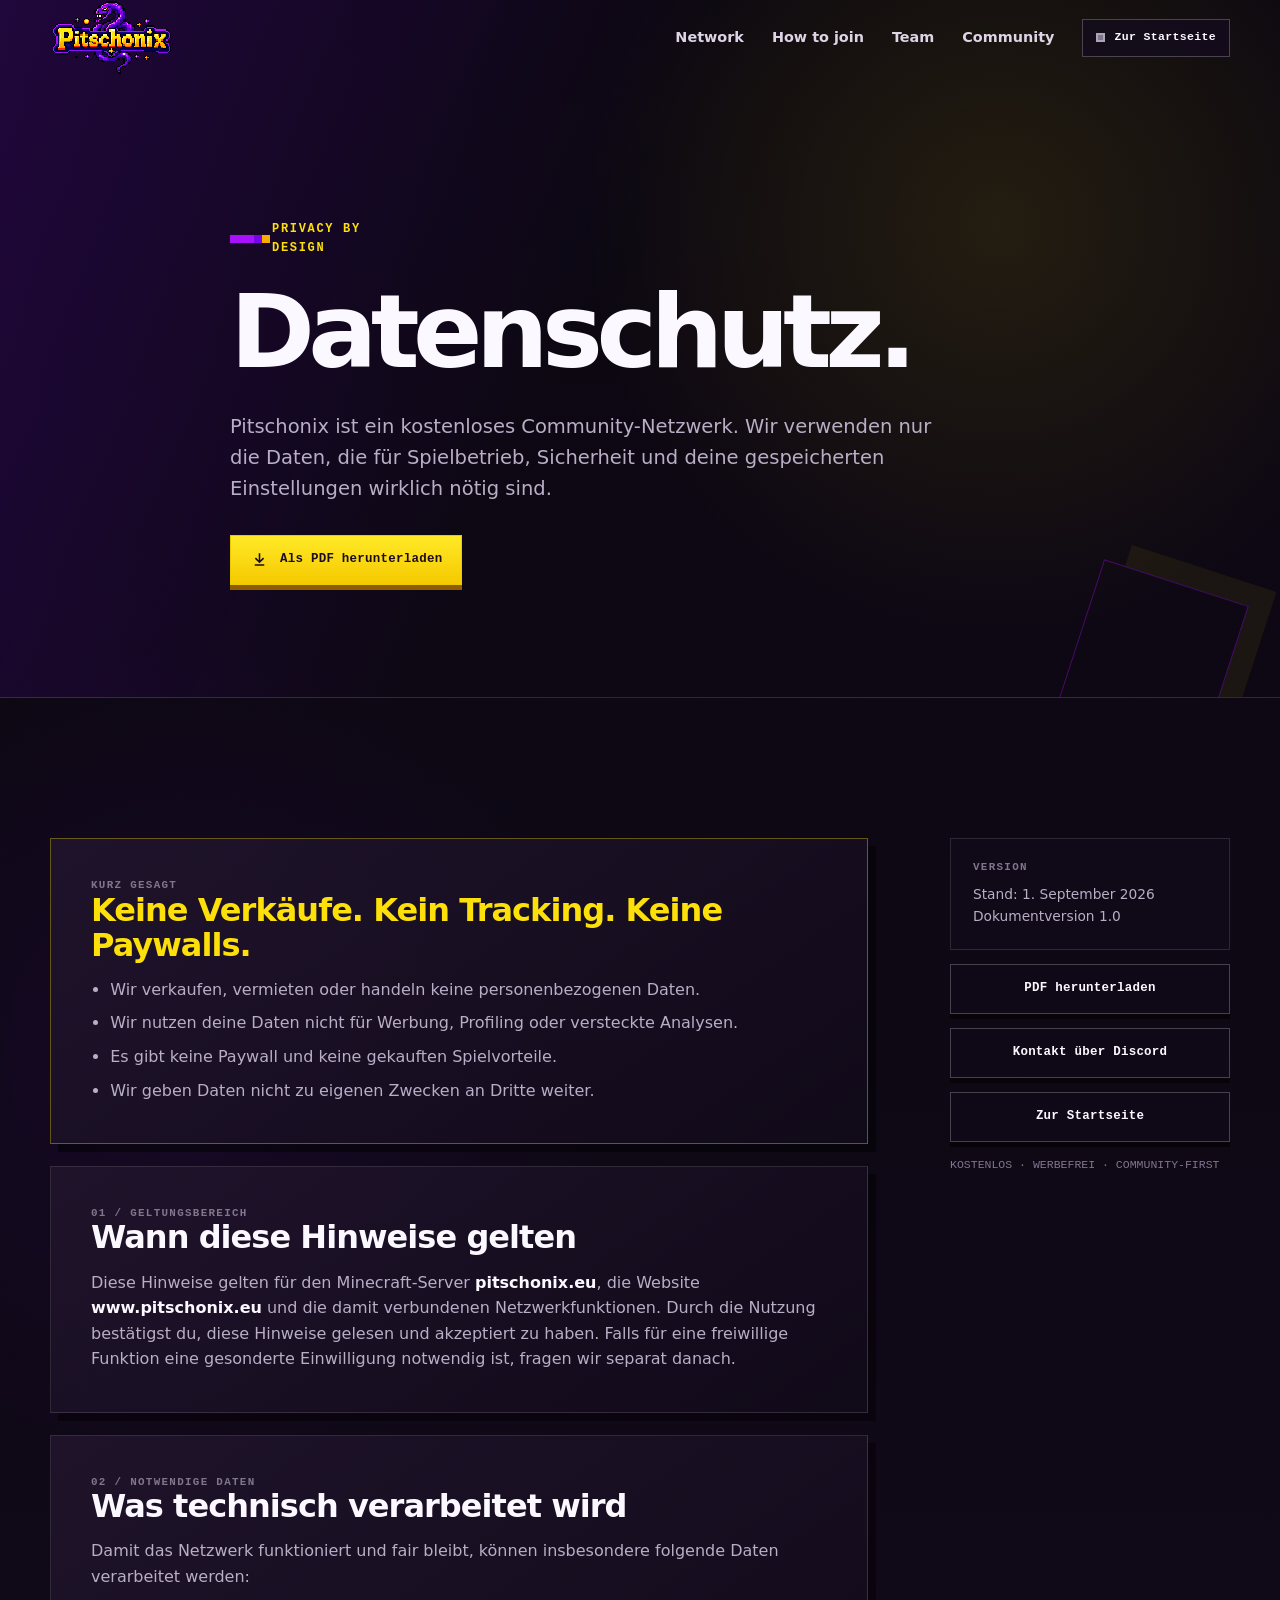
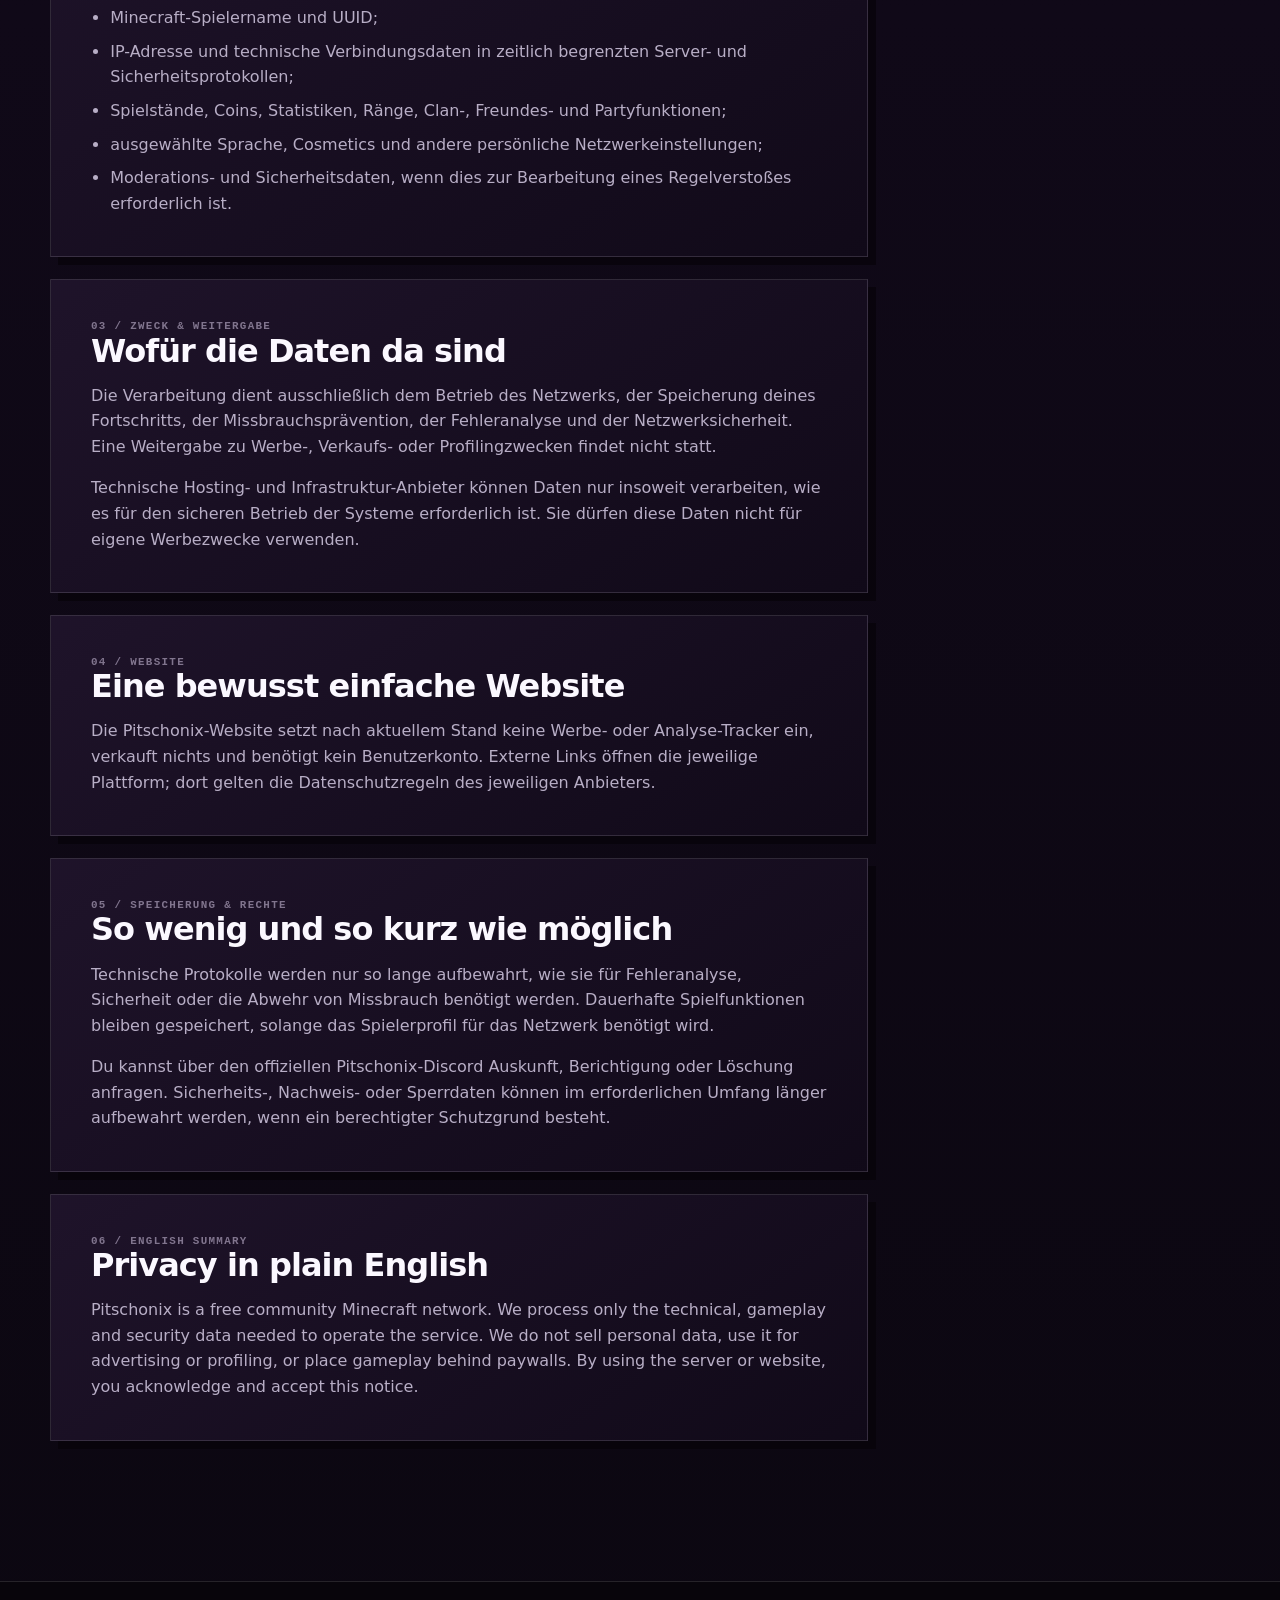
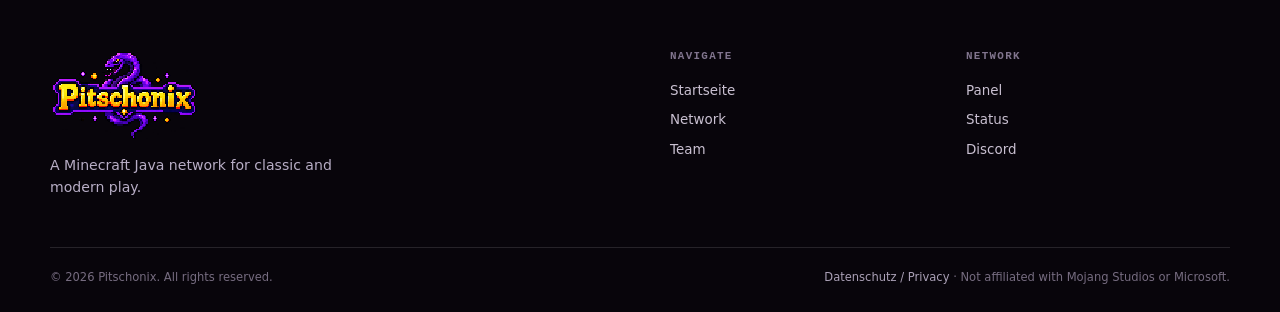
==== privacy.html @ 29e304ad "Add styled privacy page and downloadable policy" ====
<!doctype html>
<html lang="de">
<head>
  <meta charset="utf-8">
  <meta name="viewport" content="width=device-width, initial-scale=1">
  <meta name="theme-color" content="#12091e">
  <meta name="color-scheme" content="dark">
  <meta name="description" content="Datenschutz- und Privatsphäre-Hinweise des Pitschonix Minecraft-Netzwerks.">
  <meta property="og:type" content="website">
  <meta property="og:title" content="Datenschutz — Pitschonix">
  <meta property="og:description" content="Wie Pitschonix mit notwendigen Netzwerk- und Spieldaten umgeht.">
  <meta property="og:image" content="https://www.pitschonix.eu/assets/img/og-image.jpg">
  <meta property="og:url" content="https://www.pitschonix.eu/privacy.html">
  <title>Datenschutz / Privacy — Pitschonix</title>
  <link rel="canonical" href="https://www.pitschonix.eu/privacy.html">
  <link rel="icon" type="image/png" sizes="32x32" href="assets/img/favicon-32.png">
  <link rel="icon" type="image/png" sizes="64x64" href="assets/img/favicon-64.png">
  <link rel="apple-touch-icon" href="assets/img/apple-touch-icon.png">
  <link rel="manifest" href="site.webmanifest">
  <link rel="stylesheet" href="assets/css/style.css">
  <script>document.documentElement.classList.add('js');</script>
</head>
<body>
  <a class="skip-link" href="#main-content">Zum Inhalt</a>
  <div class="page-grid" aria-hidden="true"></div>

  <header class="site-header" data-header>
    <nav class="nav shell" aria-label="Hauptnavigation">
      <a class="brand" href="index.html" aria-label="Pitschonix Startseite">
        <img src="assets/img/logo-wide.png" width="196" height="118" alt="Pitschonix">
      </a>
      <button class="menu-toggle" type="button" aria-expanded="false" aria-controls="nav-menu" data-menu-toggle>
        <span class="menu-toggle__label">Menü</span>
        <span class="menu-toggle__icon" aria-hidden="true"><i></i><i></i><i></i></span>
      </button>
      <div class="nav-menu" id="nav-menu" data-nav-menu>
        <a href="index.html#network">Network</a>
        <a href="index.html#join">How to join</a>
        <a href="index.html#team">Team</a>
        <a href="index.html#community">Community</a>
        <a class="nav-console" href="index.html"><span class="status-dot"></span><span>Zur Startseite</span></a>
      </div>
    </nav>
  </header>

  <main id="main-content">
    <section class="privacy-hero">
      <div class="shell privacy-hero__copy" data-reveal="hero">
        <span class="section-kicker">Privacy by design</span>
        <h1>Datenschutz.</h1>
        <p>Pitschonix ist ein kostenloses Community-Netzwerk. Wir verwenden nur die Daten, die für Spielbetrieb, Sicherheit und deine gespeicherten Einstellungen wirklich nötig sind.</p>
        <a class="button button--primary" href="downloads/pitschonix-datenschutz.pdf" download>
          <svg aria-hidden="true" viewBox="0 0 24 24"><path d="M11 4h2v9l3.5-3.5 1.4 1.4-5.9 5.9-5.9-5.9 1.4-1.4L11 13V4Zm-5 14h12v2H6v-2Z"/></svg>
          <span>Als PDF herunterladen</span>
        </a>
      </div>
    </section>

    <section class="section">
      <div class="shell privacy-layout">
        <div class="privacy-content">
          <article class="privacy-card privacy-summary" data-reveal>
            <span class="micro-label">Kurz gesagt</span>
            <h2>Keine Verkäufe. Kein Tracking. Keine Paywalls.</h2>
            <ul>
              <li>Wir verkaufen, vermieten oder handeln keine personenbezogenen Daten.</li>
              <li>Wir nutzen deine Daten nicht für Werbung, Profiling oder versteckte Analysen.</li>
              <li>Es gibt keine Paywall und keine gekauften Spielvorteile.</li>
              <li>Wir geben Daten nicht zu eigenen Zwecken an Dritte weiter.</li>
            </ul>
          </article>

          <article class="privacy-card" data-reveal>
            <span class="micro-label">01 / Geltungsbereich</span>
            <h2>Wann diese Hinweise gelten</h2>
            <p>Diese Hinweise gelten für den Minecraft-Server <strong>pitschonix.eu</strong>, die Website <strong>www.pitschonix.eu</strong> und die damit verbundenen Netzwerkfunktionen. Durch die Nutzung bestätigst du, diese Hinweise gelesen und akzeptiert zu haben. Falls für eine freiwillige Funktion eine gesonderte Einwilligung notwendig ist, fragen wir separat danach.</p>
          </article>

          <article class="privacy-card" data-reveal>
            <span class="micro-label">02 / Notwendige Daten</span>
            <h2>Was technisch verarbeitet wird</h2>
            <p>Damit das Netzwerk funktioniert und fair bleibt, können insbesondere folgende Daten verarbeitet werden:</p>
            <ul>
              <li>Minecraft-Spielername und UUID;</li>
              <li>IP-Adresse und technische Verbindungsdaten in zeitlich begrenzten Server- und Sicherheitsprotokollen;</li>
              <li>Spielstände, Coins, Statistiken, Ränge, Clan-, Freundes- und Partyfunktionen;</li>
              <li>ausgewählte Sprache, Cosmetics und andere persönliche Netzwerkeinstellungen;</li>
              <li>Moderations- und Sicherheitsdaten, wenn dies zur Bearbeitung eines Regelverstoßes erforderlich ist.</li>
            </ul>
          </article>

          <article class="privacy-card" data-reveal>
            <span class="micro-label">03 / Zweck &amp; Weitergabe</span>
            <h2>Wofür die Daten da sind</h2>
            <p>Die Verarbeitung dient ausschließlich dem Betrieb des Netzwerks, der Speicherung deines Fortschritts, der Missbrauchsprävention, der Fehleranalyse und der Netzwerksicherheit. Eine Weitergabe zu Werbe-, Verkaufs- oder Profilingzwecken findet nicht statt.</p>
            <p>Technische Hosting- und Infrastruktur-Anbieter können Daten nur insoweit verarbeiten, wie es für den sicheren Betrieb der Systeme erforderlich ist. Sie dürfen diese Daten nicht für eigene Werbezwecke verwenden.</p>
          </article>

          <article class="privacy-card" data-reveal>
            <span class="micro-label">04 / Website</span>
            <h2>Eine bewusst einfache Website</h2>
            <p>Die Pitschonix-Website setzt nach aktuellem Stand keine Werbe- oder Analyse-Tracker ein, verkauft nichts und benötigt kein Benutzerkonto. Externe Links öffnen die jeweilige Plattform; dort gelten die Datenschutzregeln des jeweiligen Anbieters.</p>
          </article>

          <article class="privacy-card" data-reveal>
            <span class="micro-label">05 / Speicherung &amp; Rechte</span>
            <h2>So wenig und so kurz wie möglich</h2>
            <p>Technische Protokolle werden nur so lange aufbewahrt, wie sie für Fehleranalyse, Sicherheit oder die Abwehr von Missbrauch benötigt werden. Dauerhafte Spielfunktionen bleiben gespeichert, solange das Spielerprofil für das Netzwerk benötigt wird.</p>
            <p>Du kannst über den offiziellen Pitschonix-Discord Auskunft, Berichtigung oder Löschung anfragen. Sicherheits-, Nachweis- oder Sperrdaten können im erforderlichen Umfang länger aufbewahrt werden, wenn ein berechtigter Schutzgrund besteht.</p>
          </article>

          <article class="privacy-card" data-reveal>
            <span class="micro-label">06 / English summary</span>
            <h2>Privacy in plain English</h2>
            <p>Pitschonix is a free community Minecraft network. We process only the technical, gameplay and security data needed to operate the service. We do not sell personal data, use it for advertising or profiling, or place gameplay behind paywalls. By using the server or website, you acknowledge and accept this notice.</p>
          </article>
        </div>

        <aside class="privacy-aside" aria-label="Dokument-Informationen">
          <div class="privacy-aside__panel">
            <span class="micro-label">Version</span>
            <p>Stand: 1. September 2026<br>Dokumentversion 1.0</p>
          </div>
          <a class="button button--secondary" href="downloads/pitschonix-datenschutz.pdf" download>PDF herunterladen</a>
          <a class="button button--secondary" href="https://discord.gg/92xE2whxzm" rel="noopener">Kontakt über Discord</a>
          <a class="button button--secondary" href="index.html">Zur Startseite</a>
          <span class="privacy-meta">Kostenlos · werbefrei · community-first</span>
        </aside>
      </div>
    </section>
  </main>

  <footer class="site-footer">
    <div class="shell footer-grid">
      <div class="footer-brand"><img src="assets/img/logo-wide.png" width="196" height="118" loading="lazy" alt="Pitschonix"><p>A Minecraft Java network for classic and modern play.</p></div>
      <div class="footer-links">
        <div><span class="micro-label">Navigate</span><a href="index.html">Startseite</a><a href="index.html#network">Network</a><a href="index.html#team">Team</a></div>
        <div><span class="micro-label">Network</span><a href="https://panel.pitschonix.eu" rel="noopener">Panel</a><a href="https://status.pitschonix.eu" rel="noopener">Status</a><a href="https://discord.gg/92xE2whxzm" rel="noopener">Discord</a></div>
      </div>
    </div>
    <div class="shell footer-bottom"><span>© <span data-year></span> Pitschonix. All rights reserved.</span><span><a href="privacy.html">Datenschutz / Privacy</a> · Not affiliated with Mojang Studios or Microsoft.</span></div>
  </footer>
  <script src="assets/js/config.js"></script>
  <script src="assets/js/main.js"></script>
</body>
</html>
---- assets/css/style.css ----
:root {
  --bg: #0b0710;
  --bg-soft: #110a19;
  --surface: #17101f;
  --surface-2: #21152d;
  --surface-3: #2b1b3a;
  --ink: #fbf8ff;
  --muted: #b8aec6;
  --muted-2: #81758e;
  --line: rgba(255, 255, 255, 0.12);
  --line-strong: rgba(255, 255, 255, 0.23);
  --purple-dark: #35029c;
  --purple-deep: #0d045b;
  --purple: #7505ed;
  --magenta: #a911fd;
  --gold: #fbaa00;
  --yellow: #fde00a;
  --orange: #f93500;
  --green: #75d47b;
  --red: #ff6a63;
  --shadow: #050307;
  --shell: 1180px;
  --header-height: 76px;
  --radius: 2px;
  --ease: cubic-bezier(.2, .8, .2, 1);
}

* {
  box-sizing: border-box;
}

html {
  scroll-behavior: smooth;
  scroll-padding-top: calc(var(--header-height) + 24px);
  background: var(--bg);
}

body {
  margin: 0;
  min-width: 320px;
  color: var(--ink);
  background:
    radial-gradient(circle at 15% 30%, rgba(117, 5, 237, 0.08), transparent 26rem),
    linear-gradient(180deg, #0b0710 0%, #100918 46%, #0b0710 100%);
  font-family: Inter, ui-sans-serif, system-ui, -apple-system, BlinkMacSystemFont, "Segoe UI", sans-serif;
  font-size: 16px;
  line-height: 1.6;
  overflow-x: hidden;
}

body.menu-open {
  overflow: hidden;
}

::selection {
  color: #170b20;
  background: var(--yellow);
}

img,
svg {
  display: block;
}

img {
  max-width: 100%;
}

button,
a {
  -webkit-tap-highlight-color: transparent;
}

button,
input,
textarea,
select {
  font: inherit;
}

button {
  color: inherit;
}

button,
a {
  outline-offset: 4px;
}

:focus-visible {
  outline: 2px solid var(--yellow);
}

a {
  color: inherit;
  text-decoration: none;
}

h1,
h2,
h3,
p {
  margin-top: 0;
}

h1,
h2,
h3 {
  line-height: 1.1;
}

h2 {
  margin-bottom: 22px;
  font-size: clamp(2.25rem, 5vw, 4.75rem);
  letter-spacing: -0.055em;
}

h3 {
  margin-bottom: 12px;
  font-size: 1.4rem;
}

p {
  color: var(--muted);
}

code,
.micro-label,
.section-kicker,
.version-chip,
.beta-chip,
.beta-notice__badge,
.beta-notice__link,
.eyebrow,
.rank-tag,
.mode-card__status,
.mode-card__number,
.join-step__number,
.team-card__corner,
.mode-ticker,
.nav-console,
.copy-chip,
.button,
.address-line span {
  font-family: ui-monospace, SFMono-Regular, Menlo, Monaco, Consolas, "Liberation Mono", monospace;
}

.sr-only {
  position: absolute !important;
  width: 1px !important;
  height: 1px !important;
  padding: 0 !important;
  margin: -1px !important;
  overflow: hidden !important;
  clip: rect(0, 0, 0, 0) !important;
  white-space: nowrap !important;
  border: 0 !important;
}

.skip-link {
  position: fixed;
  z-index: 9999;
  left: 18px;
  top: 18px;
  padding: 10px 14px;
  color: #110914;
  background: var(--yellow);
  font-weight: 800;
  transform: translateY(-180%);
  transition: transform 180ms ease;
}

.skip-link:focus {
  transform: translateY(0);
}

.page-grid {
  position: fixed;
  z-index: -1;
  inset: 0;
  pointer-events: none;
  opacity: 0.17;
  background-image:
    linear-gradient(rgba(255, 255, 255, 0.03) 1px, transparent 1px),
    linear-gradient(90deg, rgba(255, 255, 255, 0.03) 1px, transparent 1px);
  background-size: 32px 32px;
  mask-image: linear-gradient(to bottom, transparent 0, black 16%, black 84%, transparent 100%);
}

.shell {
  width: min(calc(100% - 40px), var(--shell));
  margin-inline: auto;
}

.section {
  position: relative;
  padding: clamp(92px, 11vw, 150px) 0;
}

.section-heading {
  max-width: 790px;
  margin-bottom: 52px;
}

.section-heading > p {
  max-width: 680px;
  margin-bottom: 0;
  font-size: clamp(1rem, 1.8vw, 1.18rem);
}

.section-heading--center {
  margin-inline: auto;
  text-align: center;
}

.section-heading--center > p {
  margin-inline: auto;
}

.section-kicker {
  display: inline-flex;
  align-items: center;
  gap: 10px;
  margin-bottom: 18px;
  color: var(--yellow);
  font-size: 0.75rem;
  font-weight: 800;
  letter-spacing: 0.14em;
  text-transform: uppercase;
}

.section-kicker::before {
  content: "";
  flex: 0 0 24px;
  width: 8px;
  height: 8px;
  margin-right: 8px;
  background: var(--magenta);
  box-shadow: 8px 0 0 var(--purple), 16px 0 0 var(--gold);
}

.micro-label {
  display: block;
  color: var(--muted-2);
  font-size: 0.68rem;
  font-weight: 800;
  letter-spacing: 0.12em;
  line-height: 1.2;
  text-transform: uppercase;
}

.pixel-panel {
  position: relative;
  border: 1px solid var(--line);
  border-radius: var(--radius);
  background:
    linear-gradient(135deg, rgba(255, 255, 255, 0.025), transparent 45%),
    var(--surface);
  box-shadow: 7px 7px 0 var(--shadow);
}

.pixel-panel::after {
  content: "";
  position: absolute;
  pointer-events: none;
  top: -1px;
  right: -1px;
  width: 12px;
  height: 12px;
  border-top: 3px solid var(--purple);
  border-right: 3px solid var(--purple);
}

/* Header */
.site-header {
  position: fixed;
  z-index: 1000;
  inset: 0 0 auto;
  height: var(--header-height);
  border-bottom: 1px solid transparent;
  transition: background-color 240ms ease, border-color 240ms ease, height 240ms ease;
}

.site-header.is-scrolled {
  border-color: var(--line);
  background: rgba(10, 6, 14, 0.91);
  backdrop-filter: blur(14px);
}

.nav {
  display: flex;
  align-items: center;
  justify-content: space-between;
  height: 100%;
}

.brand {
  position: relative;
  z-index: 2;
  display: inline-flex;
  align-items: center;
  height: 58px;
}

.brand img {
  width: 124px;
  height: auto;
  image-rendering: pixelated;
  transition: transform 200ms var(--ease);
}

.brand:hover img {
  transform: translateY(-2px);
}

.nav-menu {
  display: flex;
  align-items: center;
  gap: 28px;
}

.nav-menu > a:not(.nav-console) {
  position: relative;
  color: #ddd5e6;
  font-size: 0.9rem;
  font-weight: 700;
}

.nav-menu > a:not(.nav-console)::after {
  content: "";
  position: absolute;
  left: 0;
  right: 100%;
  bottom: -8px;
  height: 2px;
  background: var(--yellow);
  transition: right 180ms var(--ease);
}

.nav-menu > a:not(.nav-console):hover::after,
.nav-menu > a:not(.nav-console).is-active::after {
  right: 0;
}

.nav-console {
  display: inline-flex;
  align-items: center;
  gap: 9px;
  min-height: 38px;
  padding: 0 13px;
  border: 1px solid var(--line-strong);
  color: var(--ink);
  background: rgba(20, 12, 28, 0.88);
  font-size: 0.72rem;
  font-weight: 800;
  letter-spacing: 0.03em;
  transition: transform 180ms var(--ease), border-color 180ms ease, background 180ms ease;
}

.nav-console:hover {
  transform: translateY(-2px);
  border-color: rgba(253, 224, 10, 0.6);
  background: var(--surface-2);
}

.status-dot {
  display: inline-block;
  flex: 0 0 auto;
  width: 9px;
  height: 9px;
  border: 2px solid rgba(255, 255, 255, 0.35);
  background: var(--muted-2);
}

.status-dot--large {
  width: 14px;
  height: 14px;
}

.status-dot[data-state="online"] {
  border-color: #a9efae;
  background: var(--green);
  animation: statusPulse 2.2s steps(2, end) infinite;
}

.status-dot[data-state="offline"] {
  border-color: #ffaaa6;
  background: var(--red);
}

.status-dot[data-state="unknown"] {
  border-color: #d1c7dc;
  background: var(--muted-2);
}

.menu-toggle {
  display: none;
  align-items: center;
  gap: 11px;
  border: 0;
  padding: 10px 0 10px 12px;
  background: transparent;
  cursor: pointer;
}

.menu-toggle__label {
  color: var(--muted);
  font-size: 0.78rem;
  font-weight: 800;
  text-transform: uppercase;
  letter-spacing: 0.08em;
}

.menu-toggle__icon {
  display: grid;
  gap: 4px;
  width: 22px;
}

.menu-toggle__icon i {
  display: block;
  height: 2px;
  background: var(--ink);
  transition: transform 180ms ease, opacity 180ms ease;
}

.menu-toggle[aria-expanded="true"] .menu-toggle__icon i:nth-child(1) {
  transform: translateY(6px) rotate(45deg);
}

.menu-toggle[aria-expanded="true"] .menu-toggle__icon i:nth-child(2) {
  opacity: 0;
}

.menu-toggle[aria-expanded="true"] .menu-toggle__icon i:nth-child(3) {
  transform: translateY(-6px) rotate(-45deg);
}

/* Hero */
.hero {
  position: relative;
  display: grid;
  align-items: center;
  min-height: max(780px, 96svh);
  overflow: hidden;
  isolation: isolate;
}

.hero__media,
.hero__media img,
.hero__shade {
  position: absolute;
  inset: 0;
  width: 100%;
  height: 100%;
}

.hero__media {
  z-index: -3;
}

.hero__media img {
  object-fit: cover;
  object-position: 58% center;
  filter: saturate(0.9) contrast(1.05);
  transform: scale(1.035);
  animation: heroDrift 18s ease-in-out infinite alternate;
}

.hero__shade {
  z-index: -2;
  background:
    linear-gradient(90deg, rgba(8, 5, 11, 0.93) 0%, rgba(8, 5, 11, 0.78) 32%, rgba(8, 5, 11, 0.32) 61%, rgba(8, 5, 11, 0.38) 100%),
    linear-gradient(180deg, rgba(8, 5, 11, 0.24) 0%, rgba(8, 5, 11, 0.15) 50%, var(--bg) 100%);
}

.hero__blocks {
  position: absolute;
  z-index: -1;
  inset: 0;
  pointer-events: none;
}

.hero__blocks span {
  position: absolute;
  display: block;
  background: rgba(169, 17, 253, 0.26);
  box-shadow: 10px 10px 0 rgba(13, 4, 91, 0.44);
}

.hero__blocks span:nth-child(1) {
  width: 18px;
  height: 18px;
  left: 7%;
  top: 30%;
  animation: blockFloat 6s steps(6, end) infinite;
}

.hero__blocks span:nth-child(2) {
  width: 10px;
  height: 10px;
  left: 48%;
  top: 22%;
  background: rgba(253, 224, 10, 0.46);
  animation: blockFloat 7s steps(7, end) 1s infinite reverse;
}

.hero__blocks span:nth-child(3) {
  width: 14px;
  height: 14px;
  right: 10%;
  top: 42%;
  background: rgba(117, 5, 237, 0.36);
  animation: blockFloat 8s steps(8, end) 0.5s infinite;
}

.hero__blocks span:nth-child(4) {
  width: 8px;
  height: 8px;
  right: 24%;
  bottom: 25%;
  background: rgba(251, 170, 0, 0.5);
  animation: blockFloat 5s steps(5, end) infinite reverse;
}

.hero__content {
  position: relative;
  z-index: 2;
  padding-top: calc(var(--header-height) + 72px);
  padding-bottom: 150px;
}

.hero__copy {
  max-width: 670px;
}

.eyebrow-row {
  display: flex;
  flex-wrap: wrap;
  align-items: center;
  gap: 12px;
  margin-bottom: 16px;
}

.eyebrow,
.version-chip {
  display: inline-flex;
  align-items: center;
  min-height: 32px;
  border: 1px solid var(--line-strong);
  padding: 0 11px;
  font-size: 0.72rem;
  font-weight: 800;
  letter-spacing: 0.08em;
  text-transform: uppercase;
}

.eyebrow {
  gap: 9px;
  color: #eee8f4;
  background: rgba(12, 7, 16, 0.62);
}

.eyebrow__square {
  width: 8px;
  height: 8px;
  background: var(--magenta);
}

.version-chip {
  color: #1c1121;
  border-color: var(--yellow);
  background: var(--yellow);
}

.beta-chip {
  display: inline-flex;
  align-items: center;
  min-height: 32px;
  border: 1px solid rgba(169, 17, 253, 0.68);
  padding: 0 11px;
  color: #f7efff;
  background: rgba(53, 2, 156, 0.58);
  font-size: 0.72rem;
  font-weight: 900;
  letter-spacing: 0.08em;
  text-transform: uppercase;
}

.hero__logo {
  width: min(520px, 86vw);
  height: auto;
  margin: 8px 0 6px -8px;
  image-rendering: pixelated;
  filter: drop-shadow(7px 7px 0 rgba(5, 3, 7, 0.86));
}

.hero__tagline {
  margin-bottom: 13px;
  color: var(--ink);
  font-size: clamp(1.55rem, 3.1vw, 2.65rem);
  font-weight: 850;
  letter-spacing: -0.03em;
}

.hero__lead {
  max-width: 620px;
  margin-bottom: 32px;
  color: #cfc7d7;
  font-size: clamp(1rem, 1.7vw, 1.16rem);
}

.hero__actions {
  display: flex;
  flex-wrap: wrap;
  gap: 14px;
  margin-bottom: 32px;
}

.button {
  display: inline-flex;
  align-items: center;
  justify-content: center;
  gap: 11px;
  min-height: 50px;
  border: 1px solid transparent;
  padding: 0 19px;
  font-size: 0.78rem;
  font-weight: 900;
  letter-spacing: 0.02em;
  cursor: pointer;
  transition: transform 160ms var(--ease), box-shadow 160ms var(--ease), border-color 160ms ease, background 160ms ease;
}

.button svg {
  width: 19px;
  height: 19px;
  fill: currentColor;
}

.button--primary {
  color: #1a0c21;
  border-color: #edca00;
  background: linear-gradient(180deg, #ffe927, #f5c900);
  box-shadow: 0 5px 0 #8f5c00;
}

.button--primary:hover {
  transform: translateY(-2px);
  box-shadow: 0 7px 0 #8f5c00;
}

.button--primary:active {
  transform: translateY(3px);
  box-shadow: 0 2px 0 #8f5c00;
}

.button--secondary {
  color: var(--ink);
  border-color: var(--line-strong);
  background: rgba(17, 10, 25, 0.72);
  box-shadow: 0 5px 0 #060309;
}

.button--secondary:hover {
  transform: translateY(-2px);
  border-color: rgba(169, 17, 253, 0.65);
  background: var(--surface-2);
  box-shadow: 0 7px 0 #060309;
}

.button--secondary:active {
  transform: translateY(3px);
  box-shadow: 0 2px 0 #060309;
}

.hero__meta {
  display: flex;
  flex-wrap: wrap;
  gap: 12px 24px;
  color: #aaa0b5;
  font-size: 0.83rem;
}

.hero__meta span {
  position: relative;
  padding-left: 14px;
}

.hero__meta span::before {
  content: "";
  position: absolute;
  left: 0;
  top: 0.56em;
  width: 5px;
  height: 5px;
  background: var(--purple);
}

.hero__meta strong {
  color: #efeaf4;
}

.scroll-cue {
  position: absolute;
  z-index: 3;
  left: 50%;
  bottom: 88px;
  display: grid;
  justify-items: center;
  gap: 9px;
  color: #9f95aa;
  font-family: ui-monospace, monospace;
  font-size: 0.65rem;
  font-weight: 700;
  letter-spacing: 0.12em;
  text-transform: uppercase;
  transform: translateX(-50%);
}

.scroll-cue i {
  width: 2px;
  height: 34px;
  background: linear-gradient(to bottom, var(--yellow) 0 45%, transparent 45% 58%, var(--yellow) 58% 100%);
  animation: scrollCue 1.8s steps(4, end) infinite;
}

/* Quick connect */
.quick-connect {
  position: relative;
  z-index: 10;
  margin-top: -64px;
}

.server-console {
  display: grid;
  grid-template-columns: 1fr minmax(250px, 1.55fr) 0.72fr auto;
  align-items: center;
  min-height: 128px;
  overflow: hidden;
  background:
    linear-gradient(90deg, rgba(117, 5, 237, 0.12), transparent 32%),
    #15101d;
}

.server-console > * {
  min-width: 0;
  padding: 24px 28px;
}

.server-console > * + * {
  border-left: 1px solid var(--line);
}

.server-console__state {
  display: flex;
  align-items: center;
  gap: 14px;
}

.server-console__state strong,
.server-console__players strong {
  display: block;
  margin-top: 5px;
  font-size: 1.05rem;
}

.server-console__address code {
  display: block;
  margin-top: 4px;
  overflow: hidden;
  color: var(--yellow);
  font-size: clamp(1.25rem, 2.2vw, 1.8rem);
  font-weight: 900;
  text-overflow: ellipsis;
  white-space: nowrap;
}

.copy-chip {
  align-self: stretch;
  display: inline-flex;
  align-items: center;
  justify-content: center;
  gap: 10px;
  border: 0;
  padding-inline: 26px;
  color: #1a0c21;
  background: var(--yellow);
  font-size: 0.76rem;
  font-weight: 900;
  cursor: pointer;
  transition: background 160ms ease, transform 160ms ease;
}

.copy-chip svg {
  width: 18px;
  height: 18px;
  fill: currentColor;
}

.copy-chip:hover {
  background: #fff067;
}

.copy-chip:active {
  transform: translateY(3px);
}

/* Beta notice */
.beta-notice {
  position: relative;
  z-index: 9;
  padding-top: 36px;
}

.beta-notice__panel {
  display: grid;
  grid-template-columns: auto minmax(0, 1fr) auto;
  align-items: center;
  gap: 26px;
  min-height: 132px;
  overflow: hidden;
  border-color: rgba(169, 17, 253, 0.34);
  padding: 26px 28px 26px 32px;
  background:
    linear-gradient(90deg, rgba(117, 5, 237, 0.16), transparent 45%),
    #15101d;
}

.beta-notice__panel::before {
  content: "";
  position: absolute;
  inset: 0 auto 0 0;
  width: 5px;
  background: linear-gradient(180deg, var(--magenta), var(--purple) 58%, var(--gold));
}

.beta-notice__badge {
  display: inline-flex;
  align-items: center;
  justify-content: center;
  min-height: 38px;
  border: 1px solid #9e26e4;
  padding: 0 13px;
  color: #fff;
  background: #49108a;
  box-shadow: 4px 4px 0 #08040c;
  font-size: 0.7rem;
  font-weight: 900;
  letter-spacing: 0.1em;
  text-transform: uppercase;
  white-space: nowrap;
}

.beta-notice__copy h2 {
  margin-bottom: 7px;
  font-size: clamp(1.2rem, 2vw, 1.55rem);
  letter-spacing: -0.025em;
}

.beta-notice__copy p {
  max-width: 770px;
  margin-bottom: 0;
  color: #c8bfd1;
  font-size: 0.94rem;
  line-height: 1.55;
}

.beta-notice__link {
  display: inline-flex;
  align-items: center;
  justify-content: center;
  gap: 10px;
  min-height: 44px;
  border: 1px solid var(--line-strong);
  padding: 0 15px;
  color: var(--ink);
  background: #100917;
  font-size: 0.72rem;
  font-weight: 900;
  letter-spacing: 0.02em;
  white-space: nowrap;
  transition: transform 160ms var(--ease), border-color 160ms ease, background 160ms ease;
}

.beta-notice__link svg {
  width: 17px;
  height: 17px;
  fill: var(--yellow);
  transition: transform 160ms var(--ease);
}

.beta-notice__link:hover {
  transform: translateY(-2px);
  border-color: rgba(253, 224, 10, 0.55);
  background: var(--surface-2);
}

.beta-notice__link:hover svg {
  transform: translateX(3px);
}

.beta-notice__link:active {
  transform: translateY(2px);
}

.beta-notice + .mode-ticker {
  margin-top: 44px;
}

/* Ticker */
.mode-ticker {
  margin-top: 62px;
  overflow: hidden;
  border-block: 1px solid var(--line);
  background: #0f0916;
  color: #bcb1c7;
  font-size: 0.72rem;
  font-weight: 800;
  letter-spacing: 0.12em;
  text-transform: uppercase;
}

.mode-ticker__track {
  display: flex;
  align-items: center;
  width: max-content;
  min-width: 200%;
  padding: 15px 0;
  animation: ticker 27s linear infinite;
}

.mode-ticker span {
  margin-inline: 32px;
  white-space: nowrap;
}

.mode-ticker i {
  width: 7px;
  height: 7px;
  background: var(--purple);
  transform: rotate(45deg);
}

/* Network cards */
.network-section {
  padding-top: clamp(105px, 12vw, 165px);
}

.mode-grid {
  display: grid;
  grid-template-columns: repeat(4, 1fr);
  gap: 20px;
}

.mode-card {
  min-height: 390px;
  padding: 25px;
  overflow: hidden;
  transform-style: preserve-3d;
  transition: border-color 180ms ease, background 180ms ease, transform 180ms var(--ease);
}

.mode-card::before {
  content: "";
  position: absolute;
  left: 0;
  bottom: 0;
  width: 100%;
  height: 5px;
  background: linear-gradient(90deg, var(--purple), var(--magenta) 52%, var(--gold));
  transform: scaleX(0.28);
  transform-origin: left;
  transition: transform 260ms var(--ease);
}

.mode-card:hover {
  border-color: rgba(169, 17, 253, 0.46);
  background: var(--surface-2);
}

.mode-card:hover::before {
  transform: scaleX(1);
}

.mode-card__top {
  display: flex;
  align-items: center;
  justify-content: space-between;
  margin-bottom: 42px;
}

.mode-card__number {
  color: #6f6479;
  font-size: 0.72rem;
  font-weight: 800;
}

.mode-card__status {
  display: inline-flex;
  align-items: center;
  min-height: 24px;
  border: 1px solid var(--line-strong);
  padding: 0 8px;
  color: #bbb0c5;
  font-size: 0.62rem;
  font-weight: 800;
  letter-spacing: 0.06em;
  text-transform: uppercase;
}

.mode-card__status--core {
  color: #18101b;
  border-color: var(--yellow);
  background: var(--yellow);
}

.mode-card h3 {
  margin-top: 26px;
  font-size: 1.42rem;
}

.mode-card p {
  margin-bottom: 30px;
  font-size: 0.94rem;
}

.mode-card__meta {
  position: absolute;
  left: 25px;
  right: 25px;
  bottom: 24px;
  display: flex;
  flex-wrap: wrap;
  gap: 8px;
}

.mode-card__meta span {
  border: 1px solid var(--line);
  padding: 5px 8px;
  color: var(--muted-2);
  font-size: 0.69rem;
}

.pixel-icon {
  position: relative;
  width: 62px;
  height: 62px;
}

.pixel-icon i {
  position: absolute;
  display: block;
}

.pixel-icon--portal {
  border: 8px solid var(--purple);
  box-shadow: inset 0 0 0 5px #140922, 5px 5px 0 #08050c;
}

.pixel-icon--portal::after {
  content: "";
  position: absolute;
  inset: 8px;
  background: repeating-linear-gradient(0deg, #7b0eea 0 5px, #a911fd 5px 10px);
}

.pixel-icon--swords i:nth-child(1),
.pixel-icon--swords i:nth-child(2) {
  width: 9px;
  height: 52px;
  top: 3px;
  left: 27px;
  background: linear-gradient(to bottom, var(--ink) 0 34px, var(--gold) 34px 42px, #6d3f16 42px 100%);
  box-shadow: 4px 0 0 #08050c;
}

.pixel-icon--swords i:nth-child(1) {
  transform: rotate(42deg);
}

.pixel-icon--swords i:nth-child(2) {
  transform: rotate(-42deg);
}

.pixel-icon--swords i:nth-child(3) {
  width: 40px;
  height: 7px;
  left: 11px;
  top: 43px;
  background: var(--purple);
}

.pixel-icon--cube {
  width: 58px;
  height: 58px;
  margin-top: 3px;
  background: var(--purple-dark);
  box-shadow: inset -10px -10px 0 var(--purple-deep), inset 10px 10px 0 var(--magenta), 6px 6px 0 #08050c;
  transform: rotate(8deg);
}

.pixel-icon--cube::before,
.pixel-icon--cube::after {
  content: "";
  position: absolute;
  background: rgba(255, 255, 255, 0.35);
}

.pixel-icon--cube::before {
  width: 8px;
  height: 8px;
  left: 13px;
  top: 13px;
}

.pixel-icon--cube::after {
  width: 6px;
  height: 18px;
  right: 12px;
  bottom: 10px;
}

.pixel-icon--world {
  border-radius: 50%;
  background:
    linear-gradient(90deg, transparent 46%, #111 46% 54%, transparent 54%),
    linear-gradient(0deg, transparent 46%, #111 46% 54%, transparent 54%),
    var(--purple);
  box-shadow: inset -9px -8px 0 var(--purple-deep), 6px 6px 0 #08050c;
}

.pixel-icon--world::before,
.pixel-icon--world::after {
  content: "";
  position: absolute;
  background: var(--gold);
}

.pixel-icon--world::before {
  width: 18px;
  height: 12px;
  left: 7px;
  top: 12px;
}

.pixel-icon--world::after {
  width: 20px;
  height: 14px;
  right: 7px;
  bottom: 10px;
}

/* Identity */
.identity-section {
  overflow: hidden;
  border-block: 1px solid var(--line);
  background:
    linear-gradient(90deg, rgba(117, 5, 237, 0.08), transparent 40%),
    #0f0916;
}

.identity-grid {
  display: grid;
  grid-template-columns: minmax(320px, 0.9fr) minmax(0, 1.15fr);
  align-items: center;
  gap: clamp(50px, 8vw, 110px);
}

.identity-art {
  aspect-ratio: 1;
  padding: 18px;
  overflow: hidden;
  background: #0b0710;
}

.identity-art picture,
.identity-art img {
  width: 100%;
  height: 100%;
}

.identity-art img {
  object-fit: cover;
  image-rendering: pixelated;
  transition: transform 700ms var(--ease);
}

.identity-art:hover img {
  transform: scale(1.025);
}

.identity-art__tag {
  position: absolute;
  right: 18px;
  bottom: 18px;
  border: 1px solid var(--line-strong);
  padding: 6px 9px;
  color: var(--ink);
  background: rgba(9, 5, 13, 0.85);
  font-family: ui-monospace, monospace;
  font-size: 0.67rem;
  font-weight: 800;
  letter-spacing: 0.06em;
  text-transform: uppercase;
}

.identity-copy > p {
  max-width: 680px;
  margin-bottom: 36px;
  font-size: 1.05rem;
}

.principle-list {
  display: grid;
  gap: 16px;
}

.principle {
  display: grid;
  grid-template-columns: 44px 1fr;
  gap: 17px;
  padding-top: 16px;
  border-top: 1px solid var(--line);
}

.principle__mark {
  display: grid;
  place-items: center;
  width: 38px;
  height: 38px;
  color: #190c22;
  background: var(--yellow);
  font-family: ui-monospace, monospace;
  font-size: 0.72rem;
  font-weight: 900;
  box-shadow: 4px 4px 0 #5c3a00;
}

.principle h3 {
  margin: 0 0 5px;
  font-size: 1.03rem;
}

.principle p {
  margin: 0;
  font-size: 0.91rem;
}

/* Join */
.join-section {
  background:
    linear-gradient(180deg, transparent 0 38%, rgba(53, 2, 156, 0.06) 38% 100%);
}

.join-layout {
  display: grid;
  grid-template-columns: 1fr 0.94fr;
  gap: 28px;
  align-items: stretch;
}

.join-steps {
  display: grid;
  gap: 17px;
  margin: 0;
  padding: 0;
  list-style: none;
}

.join-steps li {
  display: grid;
  grid-template-columns: 58px 1fr;
  align-items: center;
  gap: 18px;
  min-height: 132px;
  padding: 22px 26px;
  transition: transform 180ms var(--ease), border-color 180ms ease;
}

.join-steps li:hover {
  transform: translateX(5px);
  border-color: rgba(169, 17, 253, 0.48);
}

.join-step__number {
  display: grid;
  place-items: center;
  width: 50px;
  height: 50px;
  color: var(--yellow);
  border: 1px solid rgba(253, 224, 10, 0.5);
  background: #100917;
  font-size: 1rem;
  font-weight: 900;
  box-shadow: 4px 4px 0 #050307;
}

.join-steps h3 {
  margin-bottom: 7px;
  font-size: 1.12rem;
}

.join-steps p {
  margin-bottom: 0;
  font-size: 0.9rem;
}

.join-steps strong {
  color: var(--yellow);
}

.join-terminal {
  overflow: hidden;
  background: #100b16;
}

.join-terminal__bar {
  display: flex;
  align-items: center;
  gap: 7px;
  min-height: 46px;
  border-bottom: 1px solid var(--line);
  padding: 0 18px;
  background: #191021;
}

.join-terminal__bar > span {
  width: 8px;
  height: 8px;
  background: var(--muted-2);
}

.join-terminal__bar > span:nth-child(1) {
  background: var(--orange);
}

.join-terminal__bar > span:nth-child(2) {
  background: var(--gold);
}

.join-terminal__bar > span:nth-child(3) {
  background: var(--purple);
}

.join-terminal__bar strong {
  margin-left: auto;
  color: var(--muted-2);
  font-family: ui-monospace, monospace;
  font-size: 0.64rem;
  letter-spacing: 0.12em;
}

.join-terminal__body {
  display: grid;
  gap: 12px;
  padding: 34px;
}

.address-line {
  display: flex;
  align-items: center;
  justify-content: space-between;
  gap: 20px;
  min-height: 72px;
  border: 1px solid rgba(253, 224, 10, 0.4);
  padding: 0 20px;
  color: var(--yellow);
  background: #0c0711;
  cursor: pointer;
  box-shadow: 5px 5px 0 #050307;
  transition: transform 180ms var(--ease), border-color 180ms ease, background 180ms ease;
}

.address-line:hover {
  transform: translateY(-2px);
  border-color: var(--yellow);
  background: #130a19;
}

.address-line code {
  font-size: clamp(1.1rem, 2.4vw, 1.55rem);
  font-weight: 900;
}

.address-line span {
  color: #8f8499;
  font-size: 0.64rem;
  font-weight: 800;
  text-transform: uppercase;
}

.address-line--secondary {
  color: #d7cce1;
  border-color: var(--line-strong);
}

.join-terminal__note {
  display: flex;
  align-items: flex-start;
  gap: 12px;
  margin-top: 14px;
  border-top: 1px solid var(--line);
  padding-top: 22px;
}

.join-terminal__note .status-dot {
  margin-top: 7px;
}

.join-terminal__note p {
  margin: 0;
  font-size: 0.86rem;
}

.join-terminal__note strong {
  color: var(--ink);
}

/* Team */
.team-section {
  border-top: 1px solid var(--line);
  background: #0f0916;
}

.team-grid {
  display: grid;
  grid-template-columns: repeat(2, minmax(0, 1fr));
  gap: 26px;
  max-width: 960px;
}

.team-card {
  display: grid;
  grid-template-columns: 190px 1fr;
  align-items: center;
  min-height: 260px;
  padding: 28px;
  overflow: hidden;
  transform-style: preserve-3d;
  transition: border-color 180ms ease, background 180ms ease;
}

.team-card:hover {
  border-color: rgba(169, 17, 253, 0.5);
  background: var(--surface-2);
}

.team-card__avatar-wrap {
  position: relative;
  display: grid;
  place-items: center;
  width: 160px;
  height: 180px;
  overflow: hidden;
  border: 1px solid var(--line-strong);
  background: #0d0812;
  box-shadow: 6px 6px 0 #050307;
  transform: translateZ(16px);
}

.team-card__avatar-grid {
  position: absolute;
  inset: 0;
  opacity: 0.25;
  background-image:
    linear-gradient(rgba(255, 255, 255, 0.08) 1px, transparent 1px),
    linear-gradient(90deg, rgba(255, 255, 255, 0.08) 1px, transparent 1px);
  background-size: 16px 16px;
}

.team-card__avatar {
  position: relative;
  z-index: 1;
  width: 138px;
  height: 138px;
  object-fit: contain;
  image-rendering: pixelated;
  filter: drop-shadow(7px 8px 0 rgba(0, 0, 0, 0.75));
  transition: transform 240ms steps(4, end);
}

.team-card:hover .team-card__avatar {
  transform: translateY(-5px) scale(1.04);
}

.team-card__body {
  transform: translateZ(10px);
}

.rank-tag {
  display: inline-flex;
  align-items: center;
  min-height: 26px;
  margin-bottom: 13px;
  border: 1px solid rgba(253, 224, 10, 0.65);
  padding: 0 9px;
  color: var(--yellow);
  background: rgba(253, 224, 10, 0.06);
  font-size: 0.65rem;
  font-weight: 900;
  letter-spacing: 0.09em;
  text-transform: uppercase;
}

.team-card h3 {
  margin-bottom: 7px;
  font-size: clamp(1.65rem, 3vw, 2.35rem);
  letter-spacing: -0.04em;
}

.team-card p {
  margin: 0;
  font-size: 0.9rem;
}

.team-card__corner {
  position: absolute;
  right: 18px;
  bottom: 13px;
  color: #6f6479;
  font-size: 0.6rem;
  font-weight: 800;
  letter-spacing: 0.08em;
}

/* Community */
.community-section {
  padding-bottom: clamp(100px, 12vw, 165px);
}

.community-panel {
  display: grid;
  grid-template-columns: minmax(280px, 0.75fr) minmax(0, 1.25fr);
  gap: clamp(32px, 6vw, 80px);
  padding: clamp(34px, 6vw, 72px);
  background:
    linear-gradient(140deg, rgba(117, 5, 237, 0.13), transparent 45%),
    var(--surface);
}

.community-copy h2 {
  margin-bottom: 18px;
}

.community-copy p {
  margin-bottom: 0;
}

.social-grid {
  display: grid;
  grid-template-columns: repeat(2, minmax(0, 1fr));
  gap: 12px;
}

.social-button {
  display: grid;
  grid-template-columns: 42px 1fr auto;
  align-items: center;
  gap: 13px;
  min-height: 82px;
  border: 1px solid var(--line);
  padding: 13px 15px;
  background: rgba(9, 5, 13, 0.62);
  transition: transform 180ms var(--ease), border-color 180ms ease, background 180ms ease;
}

.social-button:hover {
  transform: translate(-2px, -2px);
  border-color: rgba(169, 17, 253, 0.58);
  background: var(--surface-2);
}

.social-button--discord {
  grid-column: span 2;
}

.social-button__icon {
  display: grid;
  place-items: center;
  width: 42px;
  height: 42px;
  border: 1px solid var(--line-strong);
  color: var(--ink);
  background: #100917;
}

.social-button__icon svg {
  width: 23px;
  height: 23px;
  fill: currentColor;
}

.social-button__icon--x {
  font-family: Arial, sans-serif;
  font-size: 1.1rem;
  font-weight: 900;
}

.social-button strong,
.social-button small {
  display: block;
}

.social-button strong {
  font-size: 0.93rem;
}

.social-button small {
  color: var(--muted-2);
  font-size: 0.72rem;
}

.social-button > i {
  color: var(--yellow);
  font-style: normal;
  transition: transform 180ms var(--ease);
}

.social-button:hover > i {
  transform: translate(3px, -3px);
}

.social-button.is-pending > i {
  color: var(--muted-2);
}

/* FAQ */
.faq-section {
  border-top: 1px solid var(--line);
  background: #0d0812;
}

.faq-layout {
  display: grid;
  grid-template-columns: 0.65fr 1.35fr;
  gap: 70px;
}

.faq-list {
  display: grid;
  gap: 14px;
}

.faq-list details {
  padding: 0 22px;
  box-shadow: 5px 5px 0 var(--shadow);
}

.faq-list summary {
  display: flex;
  align-items: center;
  justify-content: space-between;
  gap: 18px;
  min-height: 72px;
  color: var(--ink);
  font-weight: 750;
  cursor: pointer;
  list-style: none;
}

.faq-list summary::-webkit-details-marker {
  display: none;
}

.faq-list summary span {
  flex: 0 0 auto;
  color: var(--yellow);
  font-family: ui-monospace, monospace;
  font-size: 1.25rem;
  transition: transform 180ms ease;
}

.faq-list details[open] summary span {
  transform: rotate(45deg);
}

.faq-list details p {
  margin: -2px 0 22px;
  border-top: 1px solid var(--line);
  padding-top: 18px;
  font-size: 0.92rem;
}

.faq-list details strong {
  color: var(--yellow);
}

/* Footer */
.site-footer {
  border-top: 1px solid var(--line);
  background: #08050b;
}

.footer-grid {
  display: grid;
  grid-template-columns: 1fr 1fr;
  gap: 60px;
  padding: 68px 0 48px;
}

.footer-brand img {
  width: 150px;
  height: auto;
  margin-bottom: 13px;
  image-rendering: pixelated;
}

.footer-brand p {
  max-width: 340px;
  margin: 0;
  font-size: 0.88rem;
}

.footer-links {
  display: grid;
  grid-template-columns: repeat(2, 1fr);
  gap: 32px;
}

.footer-links > div {
  display: grid;
  align-content: start;
  gap: 8px;
}

.footer-links .micro-label {
  margin-bottom: 8px;
}

.footer-links a,
.footer-links button {
  width: max-content;
  border: 0;
  padding: 0;
  color: #c9c0d1;
  background: transparent;
  font-size: 0.84rem;
  cursor: pointer;
  transition: color 150ms ease;
}

.footer-links a:hover,
.footer-links button:hover {
  color: var(--yellow);
}

.footer-bottom {
  display: flex;
  justify-content: space-between;
  gap: 20px;
  border-top: 1px solid var(--line);
  padding: 20px 0 26px;
  color: #766c80;
  font-size: 0.72rem;
}

.footer-bottom a {
  color: #aaa0b6;
  transition: color 150ms ease;
}

.footer-bottom a:hover {
  color: var(--yellow);
}

/* Privacy page */
.privacy-hero {
  position: relative;
  overflow: hidden;
  border-bottom: 1px solid var(--line);
  padding: clamp(150px, 18vw, 220px) 0 clamp(72px, 9vw, 112px);
  background:
    linear-gradient(115deg, rgba(117, 5, 237, 0.2), transparent 46%),
    radial-gradient(circle at 78% 32%, rgba(253, 224, 10, 0.1), transparent 26rem);
}

.privacy-hero::after {
  content: "";
  position: absolute;
  right: max(4vw, 24px);
  bottom: -34px;
  width: 150px;
  height: 150px;
  border: 1px solid rgba(169, 17, 253, 0.36);
  box-shadow: 22px -22px 0 rgba(253, 224, 10, 0.06);
  transform: rotate(18deg);
}

.privacy-hero__copy {
  position: relative;
  z-index: 1;
  max-width: 820px;
}

.privacy-hero h1 {
  margin: 0 0 22px;
  font-size: clamp(3rem, 8vw, 7rem);
  letter-spacing: -0.065em;
}

.privacy-hero p {
  max-width: 720px;
  margin-bottom: 30px;
  font-size: clamp(1rem, 2vw, 1.22rem);
}

.privacy-layout {
  display: grid;
  grid-template-columns: minmax(0, 1fr) 280px;
  gap: clamp(38px, 7vw, 82px);
  align-items: start;
}

.privacy-content {
  display: grid;
  gap: 22px;
}

.privacy-card {
  border: 1px solid var(--line);
  padding: clamp(24px, 4vw, 40px);
  background: linear-gradient(145deg, rgba(33, 21, 45, 0.86), rgba(17, 10, 25, 0.86));
  box-shadow: 8px 8px 0 rgba(5, 3, 7, 0.62);
}

.privacy-card h2 {
  margin-bottom: 14px;
  font-size: clamp(1.35rem, 2.6vw, 2rem);
  letter-spacing: -0.03em;
}

.privacy-card p:last-child,
.privacy-card ul:last-child {
  margin-bottom: 0;
}

.privacy-card ul {
  margin: 0;
  padding-left: 1.2rem;
  color: var(--muted);
}

.privacy-card li + li {
  margin-top: 8px;
}

.privacy-card strong {
  color: var(--ink);
}

.privacy-summary {
  border-color: rgba(253, 224, 10, 0.35);
}

.privacy-summary h2 {
  color: var(--yellow);
}

.privacy-aside {
  position: sticky;
  top: calc(var(--header-height) + 28px);
  display: grid;
  gap: 14px;
}

.privacy-aside__panel {
  border: 1px solid var(--line);
  padding: 22px;
  background: rgba(17, 10, 25, 0.92);
}

.privacy-aside__panel p {
  margin: 8px 0 0;
  font-size: 0.86rem;
}

.privacy-aside .button {
  width: 100%;
  justify-content: center;
}

.privacy-meta {
  color: var(--muted-2);
  font-family: ui-monospace, SFMono-Regular, Menlo, Monaco, Consolas, "Liberation Mono", monospace;
  font-size: 0.72rem;
  text-transform: uppercase;
}

@media (max-width: 820px) {
  .privacy-layout {
    grid-template-columns: 1fr;
  }

  .privacy-aside {
    position: static;
    order: -1;
  }
}

/* Toast and no-script */
.toast {
  position: fixed;
  z-index: 2000;
  right: 22px;
  bottom: 22px;
  display: flex;
  align-items: center;
  gap: 11px;
  max-width: min(380px, calc(100vw - 44px));
  border: 1px solid rgba(253, 224, 10, 0.45);
  padding: 13px 16px;
  color: var(--ink);
  background: #17101f;
  box-shadow: 6px 6px 0 #050307;
  opacity: 0;
  transform: translateY(18px);
  pointer-events: none;
  transition: opacity 180ms ease, transform 180ms var(--ease);
}

.toast.is-visible {
  opacity: 1;
  transform: translateY(0);
}

.toast__mark {
  display: grid;
  place-items: center;
  width: 24px;
  height: 24px;
  color: #1a0c21;
  background: var(--yellow);
  font-size: 0.8rem;
  font-weight: 900;
}

.noscript {
  position: fixed;
  z-index: 3000;
  inset: auto 0 0;
  padding: 12px 20px;
  color: #1a0c21;
  background: var(--yellow);
  text-align: center;
  font-weight: 800;
}

/* Reveal and interactive motion */
.js [data-reveal] {
  opacity: 0;
  transform: translateY(28px);
}

.js [data-reveal="hero"] {
  transform: translateY(20px);
}

.js [data-reveal].is-visible {
  opacity: 1;
  transform: translateY(0);
  transition: opacity 680ms var(--ease), transform 680ms var(--ease);
}

.js [data-reveal="hero"].is-visible {
  transition-delay: 120ms;
}

[data-tilt] {
  --rx: 0deg;
  --ry: 0deg;
  transform: perspective(900px) rotateX(var(--rx)) rotateY(var(--ry));
}

@keyframes heroDrift {
  from { transform: scale(1.035) translate3d(-0.25%, 0, 0); }
  to { transform: scale(1.065) translate3d(0.75%, -0.4%, 0); }
}

@keyframes blockFloat {
  0%, 100% { transform: translate(0, 0); }
  35% { transform: translate(0, -16px); }
  70% { transform: translate(10px, -7px); }
}

@keyframes scrollCue {
  0%, 100% { transform: translateY(0); opacity: 0.5; }
  50% { transform: translateY(7px); opacity: 1; }
}

@keyframes ticker {
  to { transform: translateX(-50%); }
}

@keyframes statusPulse {
  0%, 100% { opacity: 1; }
  50% { opacity: 0.48; }
}

/* Responsive */
@media (max-width: 1060px) {
  .nav-menu {
    gap: 20px;
  }

  .mode-grid {
    grid-template-columns: repeat(2, 1fr);
  }

  .mode-card {
    min-height: 360px;
  }

  .server-console {
    grid-template-columns: 1fr 1.4fr auto;
  }

  .server-console__players {
    display: none;
  }

  .team-card {
    grid-template-columns: 150px 1fr;
  }

  .team-card__avatar-wrap {
    width: 130px;
    height: 150px;
  }

  .team-card__avatar {
    width: 112px;
    height: 112px;
  }
}

@media (max-width: 860px) {
  :root {
    --header-height: 68px;
  }

  .menu-toggle {
    position: relative;
    z-index: 2;
    display: inline-flex;
  }

  .nav-menu {
    position: fixed;
    inset: 0;
    display: grid;
    align-content: center;
    justify-items: center;
    gap: 26px;
    padding: 92px 24px 40px;
    background: rgba(10, 6, 14, 0.98);
    opacity: 0;
    visibility: hidden;
    transform: translateY(-12px);
    transition: opacity 180ms ease, visibility 180ms ease, transform 180ms var(--ease);
  }

  .nav-menu.is-open {
    opacity: 1;
    visibility: visible;
    transform: translateY(0);
  }

  .nav-menu > a:not(.nav-console) {
    font-size: 1.25rem;
  }

  .nav-console {
    margin-top: 12px;
  }

  .hero {
    min-height: 820px;
  }

  .hero__media img {
    object-position: 64% center;
  }

  .hero__shade {
    background:
      linear-gradient(90deg, rgba(8, 5, 11, 0.92) 0%, rgba(8, 5, 11, 0.7) 60%, rgba(8, 5, 11, 0.48) 100%),
      linear-gradient(180deg, rgba(8, 5, 11, 0.18) 0%, rgba(8, 5, 11, 0.35) 55%, var(--bg) 100%);
  }

  .server-console {
    grid-template-columns: 1fr 1.5fr auto;
  }

  .server-console > * {
    padding: 20px;
  }

  .beta-notice__panel {
    grid-template-columns: auto minmax(0, 1fr);
  }

  .beta-notice__link {
    grid-column: 2;
    justify-self: start;
  }

  .identity-grid,
  .join-layout,
  .community-panel,
  .faq-layout {
    grid-template-columns: 1fr;
  }

  .identity-art {
    width: min(100%, 570px);
  }

  .team-grid {
    grid-template-columns: 1fr;
  }

  .team-card {
    max-width: 640px;
  }

  .faq-layout {
    gap: 15px;
  }

  .footer-grid {
    grid-template-columns: 1fr;
    gap: 38px;
  }
}

@media (max-width: 680px) {
  .shell {
    width: min(calc(100% - 28px), var(--shell));
  }

  h2 {
    font-size: clamp(2.05rem, 11vw, 3.35rem);
  }

  .section {
    padding: 88px 0;
  }

  .brand img {
    width: 112px;
  }

  .hero {
    min-height: 790px;
    align-items: end;
  }

  .hero__content {
    padding-top: 122px;
    padding-bottom: 155px;
  }

  .hero__media img {
    object-position: 65% center;
  }

  .hero__shade {
    background:
      linear-gradient(180deg, rgba(8, 5, 11, 0.34) 0%, rgba(8, 5, 11, 0.56) 38%, rgba(8, 5, 11, 0.94) 74%, var(--bg) 100%);
  }

  .hero__copy {
    max-width: none;
  }

  .hero__logo {
    width: min(460px, 95vw);
    margin-left: -5px;
  }

  .hero__tagline {
    font-size: clamp(1.42rem, 7vw, 2rem);
  }

  .hero__lead {
    font-size: 0.96rem;
  }

  .hero__actions {
    display: grid;
  }

  .button {
    width: 100%;
  }

  .hero__meta {
    gap: 8px 18px;
  }

  .scroll-cue {
    bottom: 82px;
  }

  .quick-connect {
    margin-top: -50px;
  }

  .server-console {
    grid-template-columns: 1fr;
  }

  .server-console > * + * {
    border-top: 1px solid var(--line);
    border-left: 0;
  }

  .server-console__state,
  .server-console__address {
    padding: 20px 22px;
  }

  .copy-chip {
    min-height: 56px;
  }

  .beta-notice {
    padding-top: 26px;
  }

  .beta-notice__panel {
    grid-template-columns: 1fr;
    gap: 18px;
    min-height: 0;
    padding: 24px 21px 24px 25px;
  }

  .beta-notice__badge,
  .beta-notice__link {
    grid-column: auto;
    justify-self: start;
  }

  .beta-notice__copy h2 {
    font-size: 1.2rem;
  }

  .beta-notice + .mode-ticker {
    margin-top: 36px;
  }

  .mode-ticker {
    margin-top: 48px;
  }

  .mode-grid {
    grid-template-columns: 1fr;
  }

  .mode-card {
    min-height: 350px;
  }

  .identity-grid {
    gap: 46px;
  }

  .join-steps li {
    grid-template-columns: 48px 1fr;
    min-height: 124px;
    padding: 20px;
  }

  .join-step__number {
    width: 44px;
    height: 44px;
  }

  .join-terminal__body {
    padding: 25px 19px;
  }

  .address-line {
    display: grid;
    justify-items: start;
    min-height: 84px;
    padding: 14px 16px;
  }

  .team-card {
    grid-template-columns: 120px 1fr;
    min-height: 220px;
    padding: 22px;
  }

  .team-card__avatar-wrap {
    width: 102px;
    height: 122px;
  }

  .team-card__avatar {
    width: 92px;
    height: 92px;
  }

  .social-grid {
    grid-template-columns: 1fr;
  }

  .social-button--discord {
    grid-column: auto;
  }

  .community-panel {
    padding: 30px 20px;
  }

  .footer-links {
    grid-template-columns: 1fr 1fr;
  }

  .footer-bottom {
    flex-direction: column;
    gap: 7px;
  }
}

@media (max-width: 430px) {
  .eyebrow-row {
    gap: 8px;
  }

  .eyebrow,
  .version-chip,
  .beta-chip {
    font-size: 0.63rem;
  }

  .hero__logo {
    width: 100%;
  }

  .hero__meta {
    display: grid;
    grid-template-columns: repeat(2, max-content);
  }

  .team-card {
    grid-template-columns: 1fr;
    gap: 20px;
  }

  .team-card__avatar-wrap {
    width: 140px;
    height: 160px;
  }

  .team-card__avatar {
    width: 120px;
    height: 120px;
  }

  .footer-links {
    grid-template-columns: 1fr;
  }
}

@media (prefers-reduced-motion: reduce) {
  html {
    scroll-behavior: auto;
  }

  *,
  *::before,
  *::after {
    animation-duration: 0.01ms !important;
    animation-iteration-count: 1 !important;
    scroll-behavior: auto !important;
    transition-duration: 0.01ms !important;
  }

  .js [data-reveal] {
    opacity: 1;
    transform: none;
  }

  [data-tilt] {
    transform: none !important;
  }
}
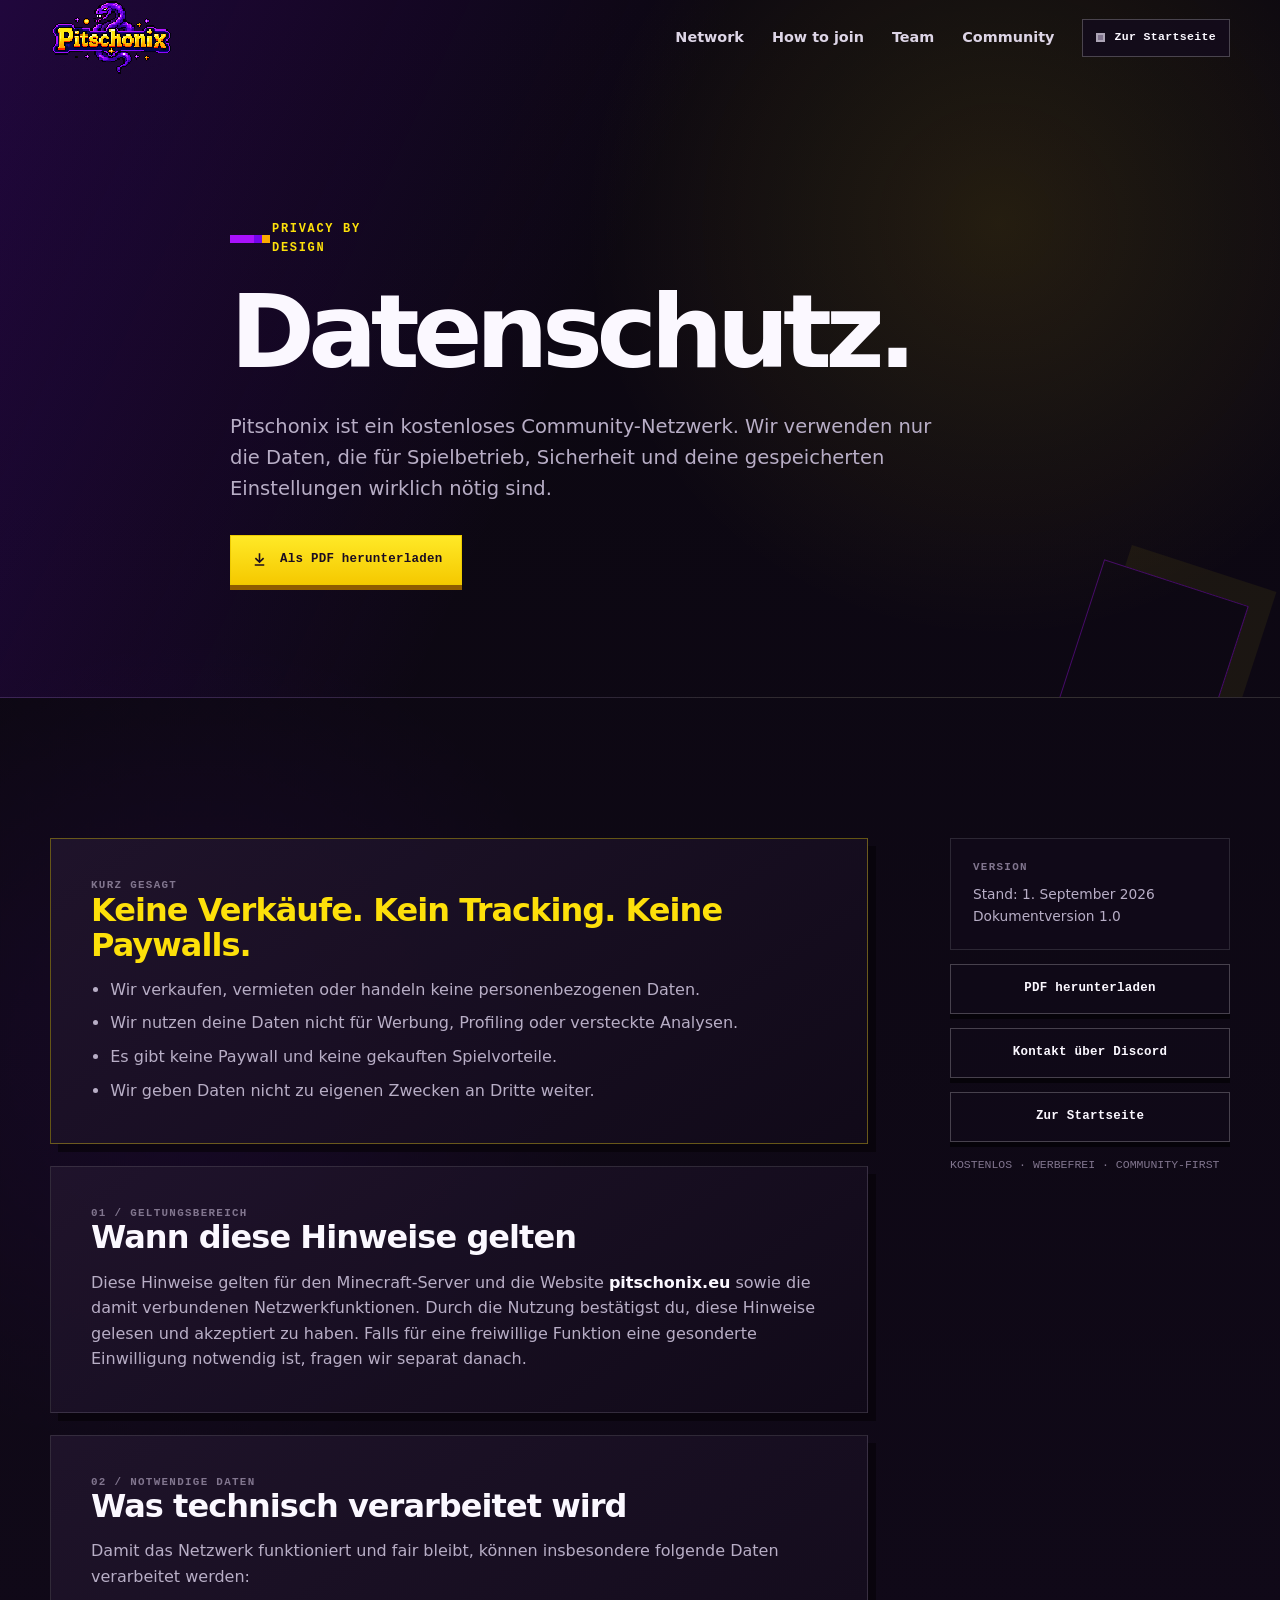
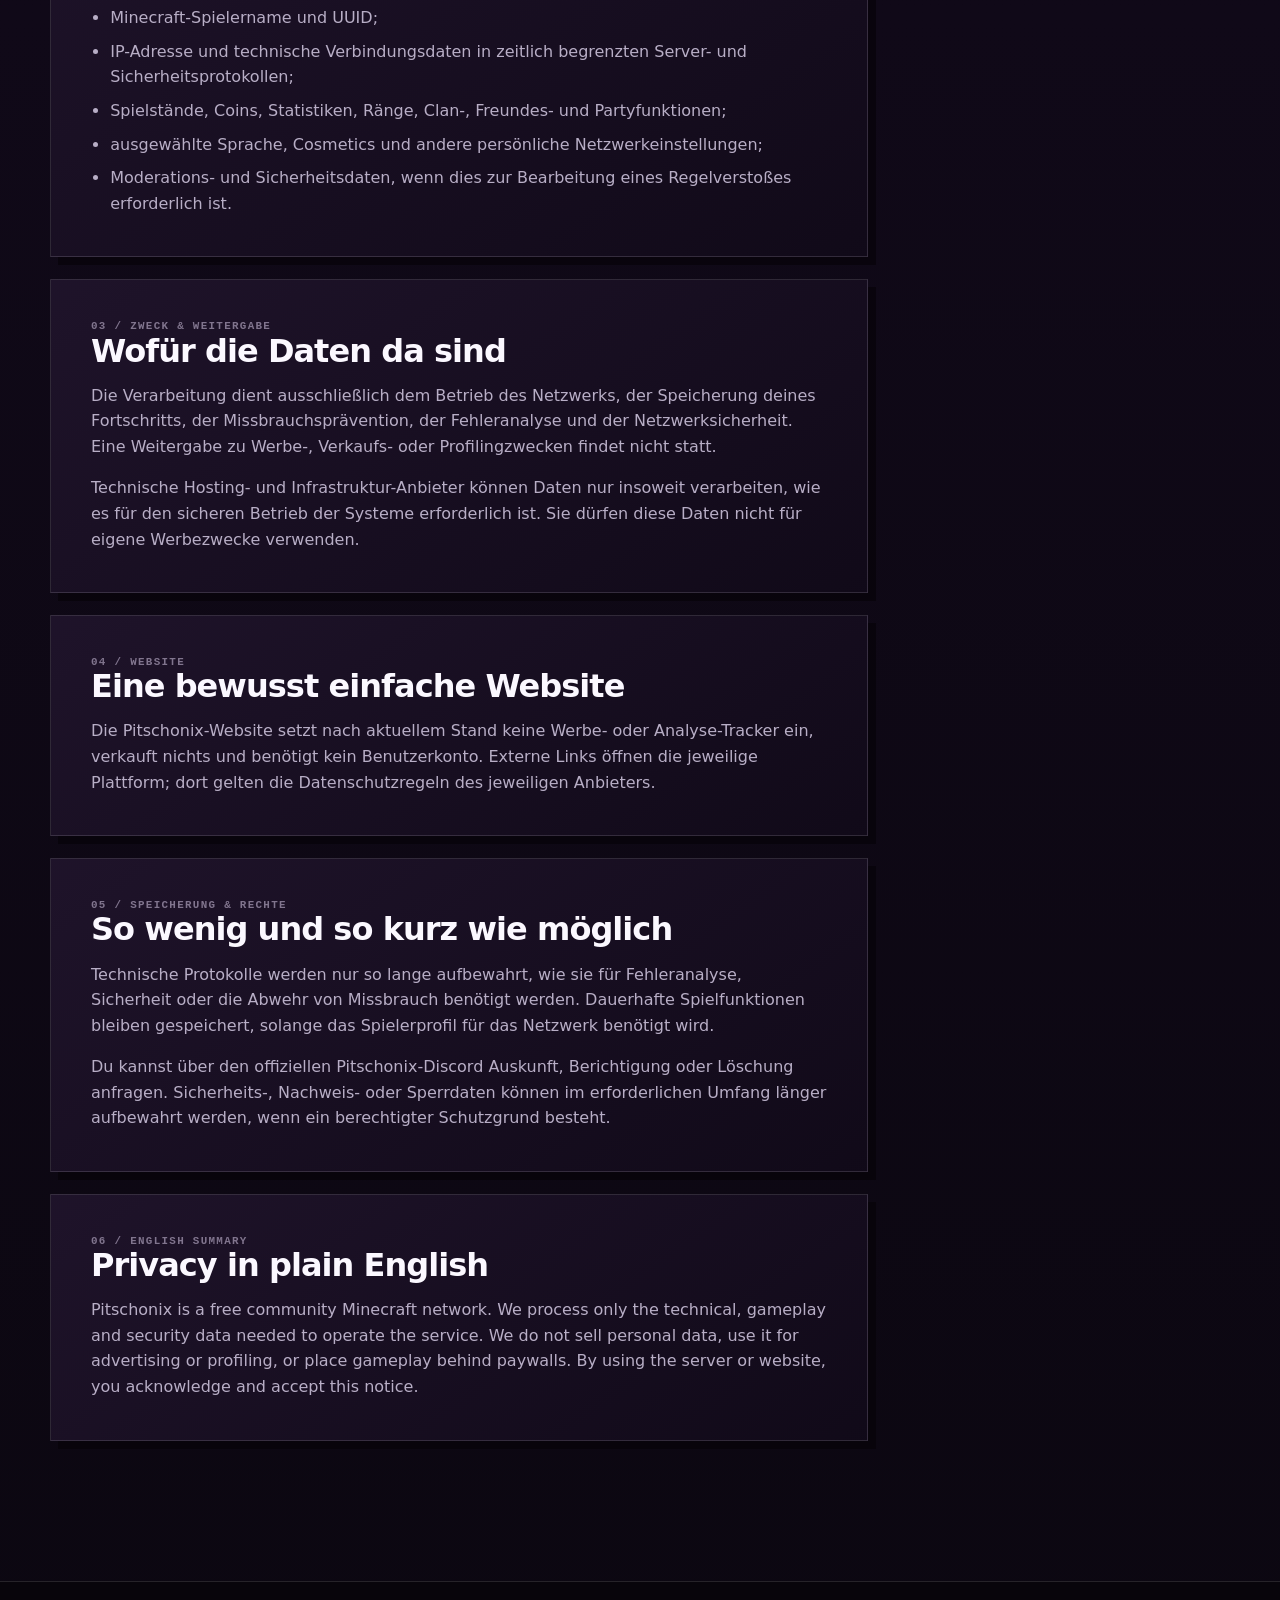
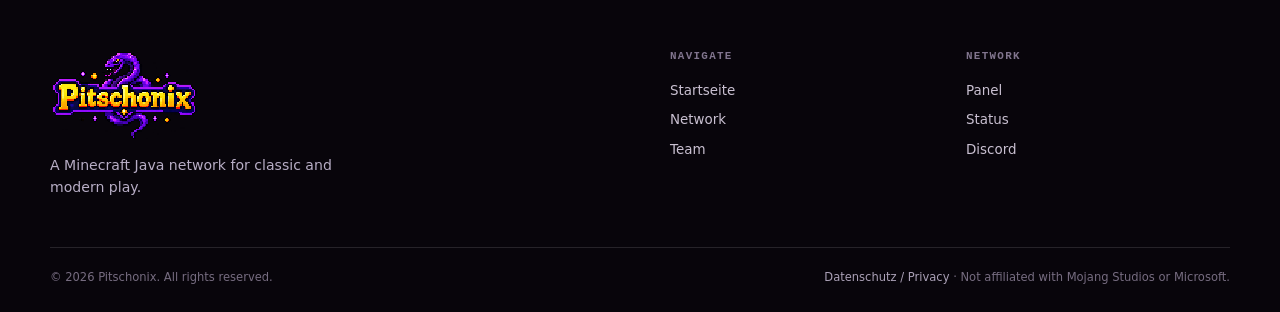
==== commit 2307b09a: "Serve privacy policy from the edge domain" ====
--- a/privacy.html
+++ b/privacy.html
@@ -9,10 +9,10 @@
   <meta property="og:type" content="website">
   <meta property="og:title" content="Datenschutz — Pitschonix">
   <meta property="og:description" content="Wie Pitschonix mit notwendigen Netzwerk- und Spieldaten umgeht.">
-  <meta property="og:image" content="https://www.pitschonix.eu/assets/img/og-image.jpg">
-  <meta property="og:url" content="https://www.pitschonix.eu/privacy.html">
+  <meta property="og:image" content="https://pitschonix.eu/assets/img/og-image.jpg">
+  <meta property="og:url" content="https://pitschonix.eu/privacy.html">
   <title>Datenschutz / Privacy — Pitschonix</title>
-  <link rel="canonical" href="https://www.pitschonix.eu/privacy.html">
+  <link rel="canonical" href="https://pitschonix.eu/privacy.html">
   <link rel="icon" type="image/png" sizes="32x32" href="assets/img/favicon-32.png">
   <link rel="icon" type="image/png" sizes="64x64" href="assets/img/favicon-64.png">
   <link rel="apple-touch-icon" href="assets/img/apple-touch-icon.png">
@@ -73,7 +73,7 @@
           <article class="privacy-card" data-reveal>
             <span class="micro-label">01 / Geltungsbereich</span>
             <h2>Wann diese Hinweise gelten</h2>
-            <p>Diese Hinweise gelten für den Minecraft-Server <strong>pitschonix.eu</strong>, die Website <strong>www.pitschonix.eu</strong> und die damit verbundenen Netzwerkfunktionen. Durch die Nutzung bestätigst du, diese Hinweise gelesen und akzeptiert zu haben. Falls für eine freiwillige Funktion eine gesonderte Einwilligung notwendig ist, fragen wir separat danach.</p>
+            <p>Diese Hinweise gelten für den Minecraft-Server und die Website <strong>pitschonix.eu</strong> sowie die damit verbundenen Netzwerkfunktionen. Durch die Nutzung bestätigst du, diese Hinweise gelesen und akzeptiert zu haben. Falls für eine freiwillige Funktion eine gesonderte Einwilligung notwendig ist, fragen wir separat danach.</p>
           </article>
 
           <article class="privacy-card" data-reveal>
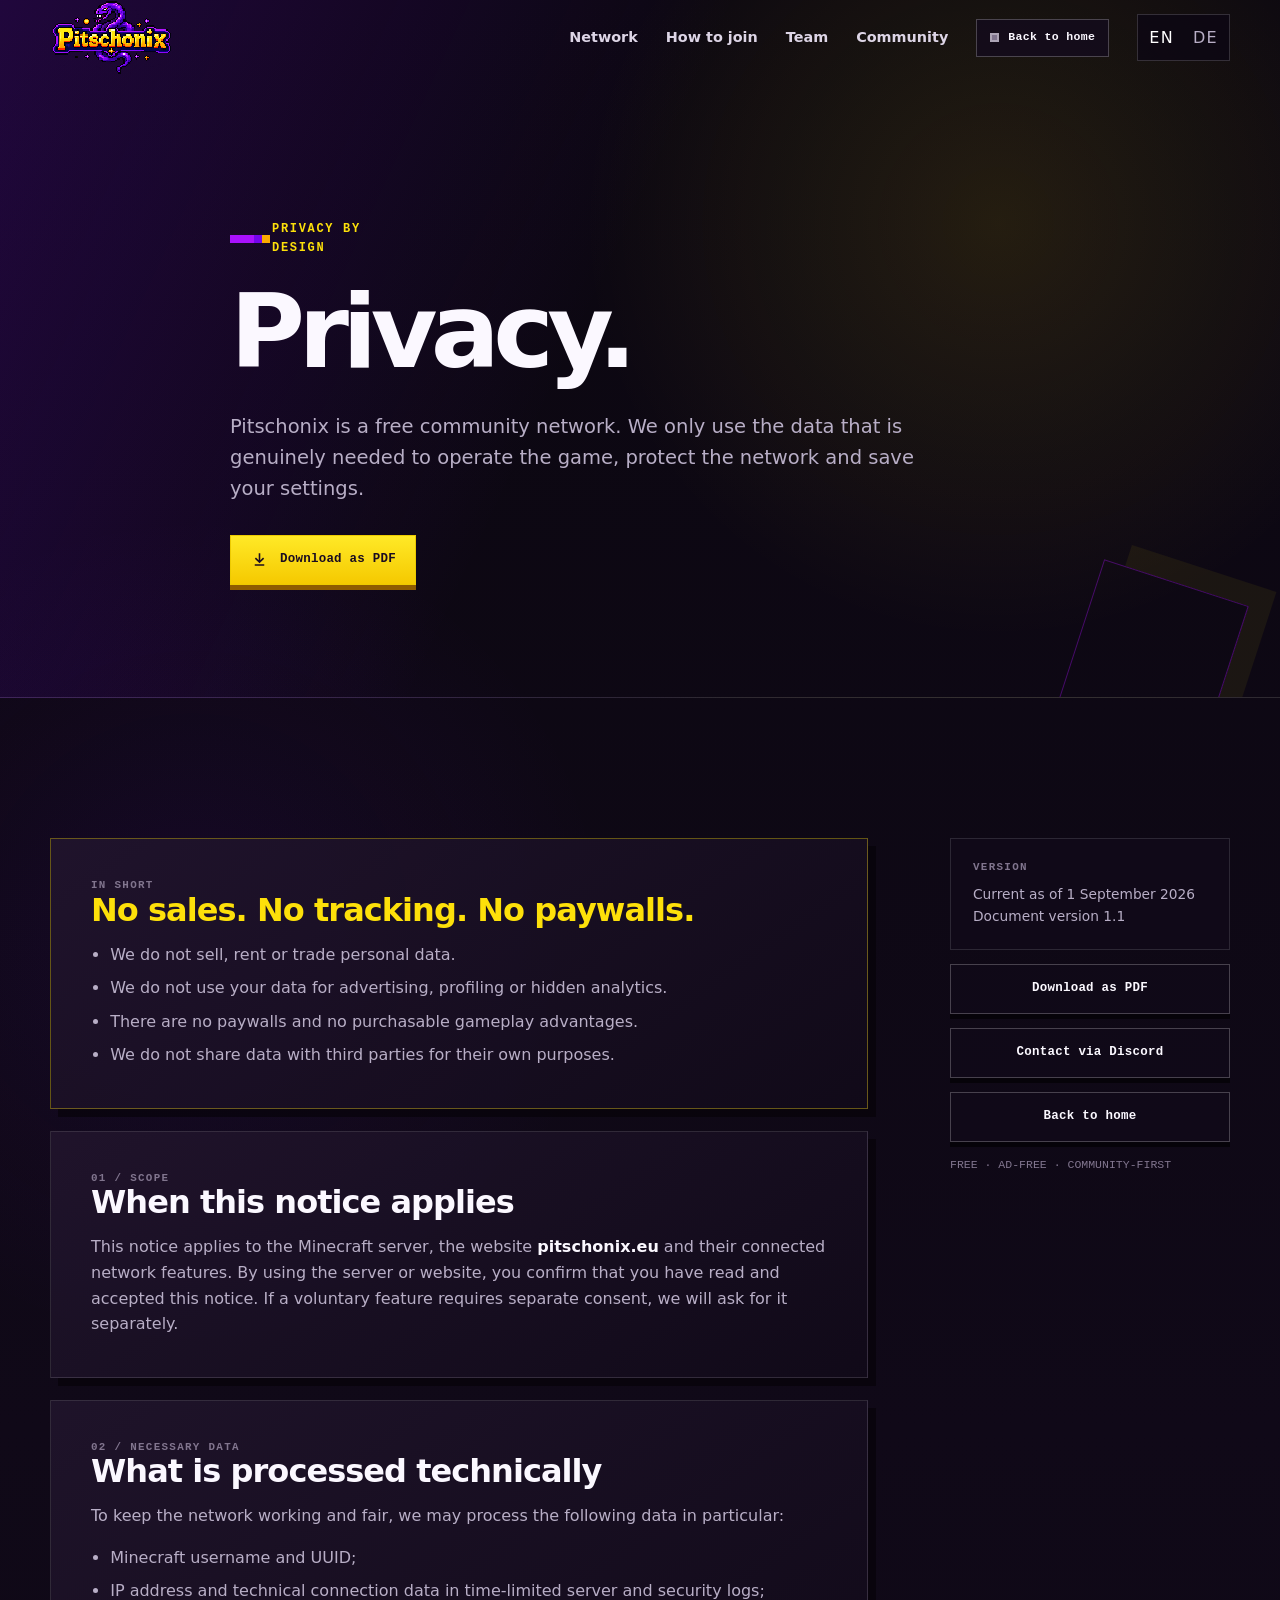
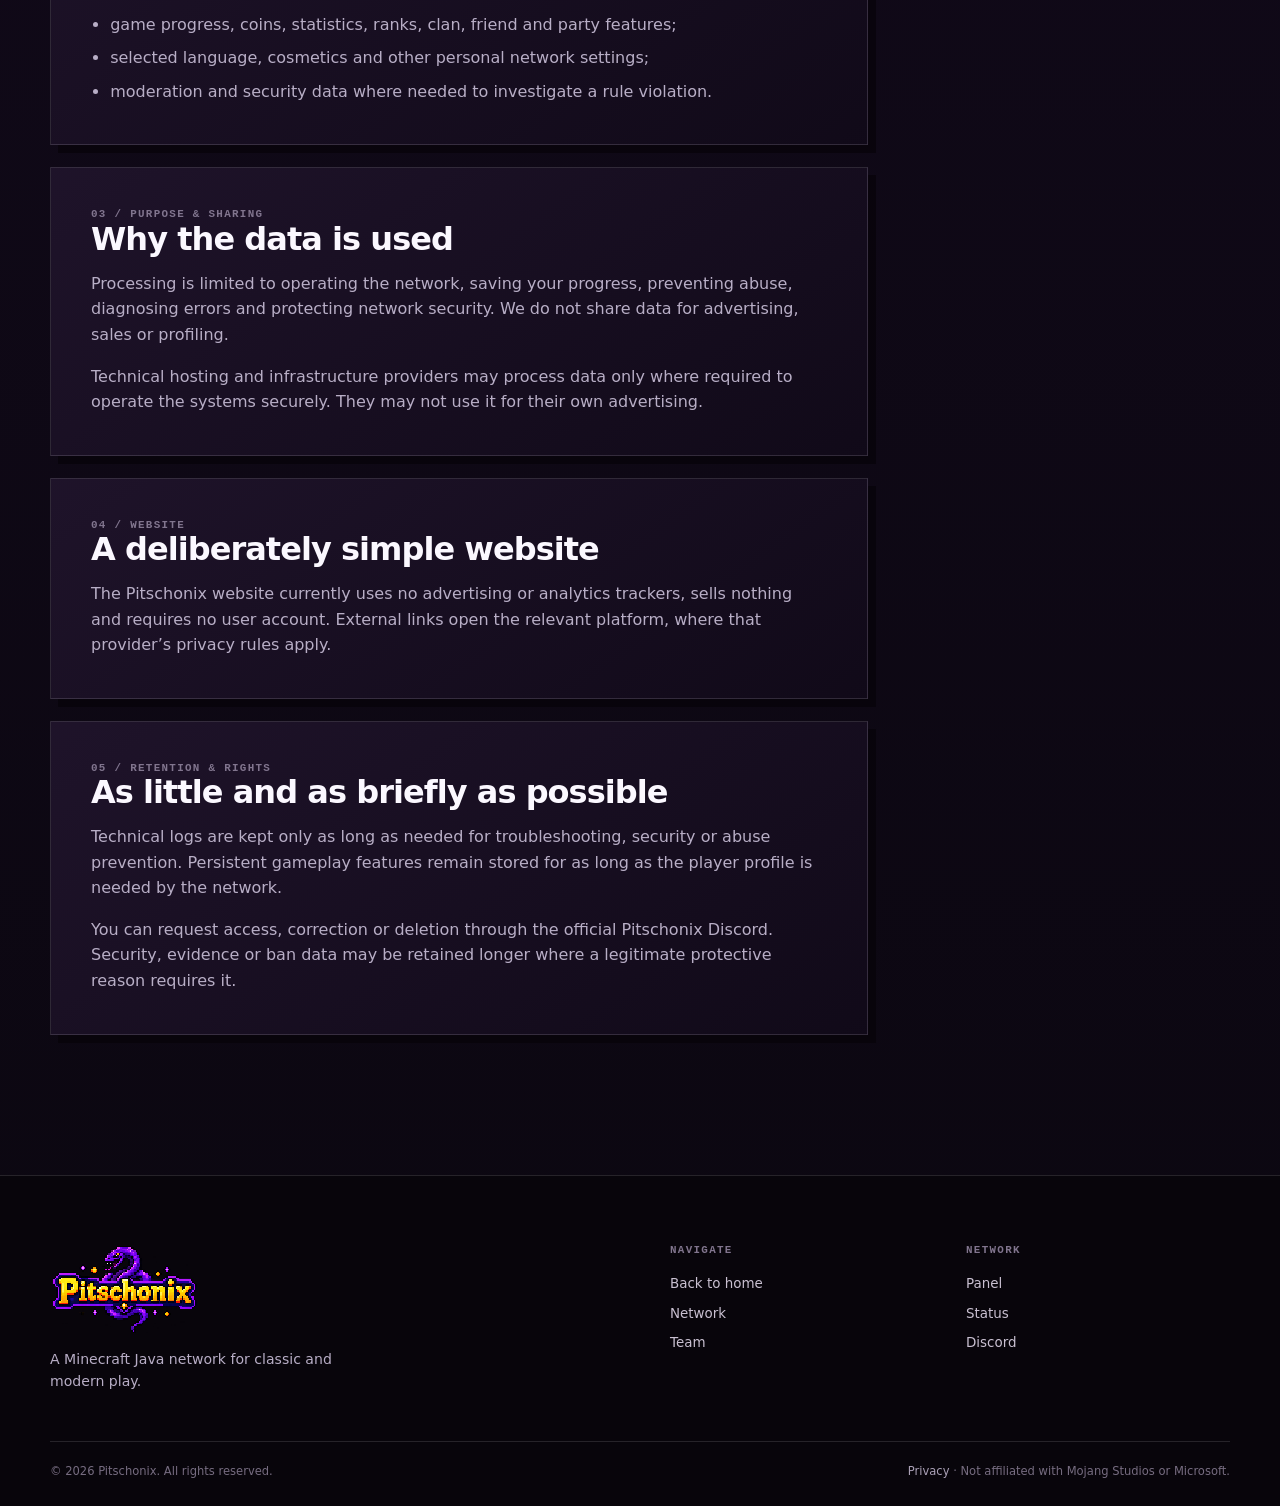
==== commit fa595409: "Add persistent English and German website languages" ====
--- a/privacy.html
+++ b/privacy.html
@@ -1,17 +1,17 @@
 <!doctype html>
-<html lang="de">
+<html lang="en">
 <head>
   <meta charset="utf-8">
   <meta name="viewport" content="width=device-width, initial-scale=1">
   <meta name="theme-color" content="#12091e">
   <meta name="color-scheme" content="dark">
-  <meta name="description" content="Datenschutz- und Privatsphäre-Hinweise des Pitschonix Minecraft-Netzwerks.">
+  <meta name="description" content="Privacy notice for the Pitschonix Minecraft network and website.">
   <meta property="og:type" content="website">
-  <meta property="og:title" content="Datenschutz — Pitschonix">
-  <meta property="og:description" content="Wie Pitschonix mit notwendigen Netzwerk- und Spieldaten umgeht.">
+  <meta property="og:title" content="Privacy — Pitschonix">
+  <meta property="og:description" content="How Pitschonix handles necessary network and gameplay data.">
   <meta property="og:image" content="https://pitschonix.eu/assets/img/og-image.jpg">
   <meta property="og:url" content="https://pitschonix.eu/privacy.html">
-  <title>Datenschutz / Privacy — Pitschonix</title>
+  <title>Privacy — Pitschonix</title>
   <link rel="canonical" href="https://pitschonix.eu/privacy.html">
   <link rel="icon" type="image/png" sizes="32x32" href="assets/img/favicon-32.png">
   <link rel="icon" type="image/png" sizes="64x64" href="assets/img/favicon-64.png">
@@ -21,16 +21,16 @@
   <script>document.documentElement.classList.add('js');</script>
 </head>
 <body>
-  <a class="skip-link" href="#main-content">Zum Inhalt</a>
+  <a class="skip-link" href="#main-content">Skip to content</a>
   <div class="page-grid" aria-hidden="true"></div>
 
   <header class="site-header" data-header>
-    <nav class="nav shell" aria-label="Hauptnavigation">
-      <a class="brand" href="index.html" aria-label="Pitschonix Startseite">
+    <nav class="nav shell" aria-label="Main navigation">
+      <a class="brand" href="index.html" aria-label="Pitschonix home">
         <img src="assets/img/logo-wide.png" width="196" height="118" alt="Pitschonix">
       </a>
       <button class="menu-toggle" type="button" aria-expanded="false" aria-controls="nav-menu" data-menu-toggle>
-        <span class="menu-toggle__label">Menü</span>
+        <span class="menu-toggle__label">Menu</span>
         <span class="menu-toggle__icon" aria-hidden="true"><i></i><i></i><i></i></span>
       </button>
       <div class="nav-menu" id="nav-menu" data-nav-menu>
@@ -38,7 +38,11 @@
         <a href="index.html#join">How to join</a>
         <a href="index.html#team">Team</a>
         <a href="index.html#community">Community</a>
-        <a class="nav-console" href="index.html"><span class="status-dot"></span><span>Zur Startseite</span></a>
+        <a class="nav-console" href="index.html"><span class="status-dot"></span><span>Back to home</span></a>
+        <div class="language-switch" aria-label="Language">
+          <button type="button" data-language="en" aria-label="English">EN</button>
+          <button type="button" data-language="de" aria-label="Deutsch">DE</button>
+        </div>
       </div>
     </nav>
   </header>
@@ -47,11 +51,11 @@
     <section class="privacy-hero">
       <div class="shell privacy-hero__copy" data-reveal="hero">
         <span class="section-kicker">Privacy by design</span>
-        <h1>Datenschutz.</h1>
-        <p>Pitschonix ist ein kostenloses Community-Netzwerk. Wir verwenden nur die Daten, die für Spielbetrieb, Sicherheit und deine gespeicherten Einstellungen wirklich nötig sind.</p>
+        <h1>Privacy.</h1>
+        <p>Pitschonix is a free community network. We only use the data that is genuinely needed to operate the game, protect the network and save your settings.</p>
         <a class="button button--primary" href="downloads/pitschonix-datenschutz.pdf" download>
           <svg aria-hidden="true" viewBox="0 0 24 24"><path d="M11 4h2v9l3.5-3.5 1.4 1.4-5.9 5.9-5.9-5.9 1.4-1.4L11 13V4Zm-5 14h12v2H6v-2Z"/></svg>
-          <span>Als PDF herunterladen</span>
+          <span>Download as PDF</span>
         </a>
       </div>
     </section>
@@ -60,71 +64,66 @@
       <div class="shell privacy-layout">
         <div class="privacy-content">
           <article class="privacy-card privacy-summary" data-reveal>
-            <span class="micro-label">Kurz gesagt</span>
-            <h2>Keine Verkäufe. Kein Tracking. Keine Paywalls.</h2>
+            <span class="micro-label">In short</span>
+            <h2>No sales. No tracking. No paywalls.</h2>
             <ul>
-              <li>Wir verkaufen, vermieten oder handeln keine personenbezogenen Daten.</li>
-              <li>Wir nutzen deine Daten nicht für Werbung, Profiling oder versteckte Analysen.</li>
-              <li>Es gibt keine Paywall und keine gekauften Spielvorteile.</li>
-              <li>Wir geben Daten nicht zu eigenen Zwecken an Dritte weiter.</li>
+              <li>We do not sell, rent or trade personal data.</li>
+              <li>We do not use your data for advertising, profiling or hidden analytics.</li>
+              <li>There are no paywalls and no purchasable gameplay advantages.</li>
+              <li>We do not share data with third parties for their own purposes.</li>
             </ul>
           </article>
 
           <article class="privacy-card" data-reveal>
-            <span class="micro-label">01 / Geltungsbereich</span>
-            <h2>Wann diese Hinweise gelten</h2>
-            <p>Diese Hinweise gelten für den Minecraft-Server und die Website <strong>pitschonix.eu</strong> sowie die damit verbundenen Netzwerkfunktionen. Durch die Nutzung bestätigst du, diese Hinweise gelesen und akzeptiert zu haben. Falls für eine freiwillige Funktion eine gesonderte Einwilligung notwendig ist, fragen wir separat danach.</p>
+            <span class="micro-label">01 / Scope</span>
+            <h2>When this notice applies</h2>
+            <p>This notice applies to the Minecraft server, the website <strong>pitschonix.eu</strong> and their connected network features. By using the server or website, you confirm that you have read and accepted this notice. If a voluntary feature requires separate consent, we will ask for it separately.</p>
           </article>
 
           <article class="privacy-card" data-reveal>
-            <span class="micro-label">02 / Notwendige Daten</span>
-            <h2>Was technisch verarbeitet wird</h2>
-            <p>Damit das Netzwerk funktioniert und fair bleibt, können insbesondere folgende Daten verarbeitet werden:</p>
+            <span class="micro-label">02 / Necessary data</span>
+            <h2>What is processed technically</h2>
+            <p>To keep the network working and fair, we may process the following data in particular:</p>
             <ul>
-              <li>Minecraft-Spielername und UUID;</li>
-              <li>IP-Adresse und technische Verbindungsdaten in zeitlich begrenzten Server- und Sicherheitsprotokollen;</li>
-              <li>Spielstände, Coins, Statistiken, Ränge, Clan-, Freundes- und Partyfunktionen;</li>
-              <li>ausgewählte Sprache, Cosmetics und andere persönliche Netzwerkeinstellungen;</li>
-              <li>Moderations- und Sicherheitsdaten, wenn dies zur Bearbeitung eines Regelverstoßes erforderlich ist.</li>
+              <li>Minecraft username and UUID;</li>
+              <li>IP address and technical connection data in time-limited server and security logs;</li>
+              <li>game progress, coins, statistics, ranks, clan, friend and party features;</li>
+              <li>selected language, cosmetics and other personal network settings;</li>
+              <li>moderation and security data where needed to investigate a rule violation.</li>
             </ul>
           </article>
 
           <article class="privacy-card" data-reveal>
-            <span class="micro-label">03 / Zweck &amp; Weitergabe</span>
-            <h2>Wofür die Daten da sind</h2>
-            <p>Die Verarbeitung dient ausschließlich dem Betrieb des Netzwerks, der Speicherung deines Fortschritts, der Missbrauchsprävention, der Fehleranalyse und der Netzwerksicherheit. Eine Weitergabe zu Werbe-, Verkaufs- oder Profilingzwecken findet nicht statt.</p>
-            <p>Technische Hosting- und Infrastruktur-Anbieter können Daten nur insoweit verarbeiten, wie es für den sicheren Betrieb der Systeme erforderlich ist. Sie dürfen diese Daten nicht für eigene Werbezwecke verwenden.</p>
+            <span class="micro-label">03 / Purpose &amp; sharing</span>
+            <h2>Why the data is used</h2>
+            <p>Processing is limited to operating the network, saving your progress, preventing abuse, diagnosing errors and protecting network security. We do not share data for advertising, sales or profiling.</p>
+            <p>Technical hosting and infrastructure providers may process data only where required to operate the systems securely. They may not use it for their own advertising.</p>
           </article>
 
           <article class="privacy-card" data-reveal>
             <span class="micro-label">04 / Website</span>
-            <h2>Eine bewusst einfache Website</h2>
-            <p>Die Pitschonix-Website setzt nach aktuellem Stand keine Werbe- oder Analyse-Tracker ein, verkauft nichts und benötigt kein Benutzerkonto. Externe Links öffnen die jeweilige Plattform; dort gelten die Datenschutzregeln des jeweiligen Anbieters.</p>
+            <h2>A deliberately simple website</h2>
+            <p>The Pitschonix website currently uses no advertising or analytics trackers, sells nothing and requires no user account. External links open the relevant platform, where that provider’s privacy rules apply.</p>
           </article>
 
           <article class="privacy-card" data-reveal>
-            <span class="micro-label">05 / Speicherung &amp; Rechte</span>
-            <h2>So wenig und so kurz wie möglich</h2>
-            <p>Technische Protokolle werden nur so lange aufbewahrt, wie sie für Fehleranalyse, Sicherheit oder die Abwehr von Missbrauch benötigt werden. Dauerhafte Spielfunktionen bleiben gespeichert, solange das Spielerprofil für das Netzwerk benötigt wird.</p>
-            <p>Du kannst über den offiziellen Pitschonix-Discord Auskunft, Berichtigung oder Löschung anfragen. Sicherheits-, Nachweis- oder Sperrdaten können im erforderlichen Umfang länger aufbewahrt werden, wenn ein berechtigter Schutzgrund besteht.</p>
+            <span class="micro-label">05 / Retention &amp; rights</span>
+            <h2>As little and as briefly as possible</h2>
+            <p>Technical logs are kept only as long as needed for troubleshooting, security or abuse prevention. Persistent gameplay features remain stored for as long as the player profile is needed by the network.</p>
+            <p>You can request access, correction or deletion through the official Pitschonix Discord. Security, evidence or ban data may be retained longer where a legitimate protective reason requires it.</p>
           </article>
 
-          <article class="privacy-card" data-reveal>
-            <span class="micro-label">06 / English summary</span>
-            <h2>Privacy in plain English</h2>
-            <p>Pitschonix is a free community Minecraft network. We process only the technical, gameplay and security data needed to operate the service. We do not sell personal data, use it for advertising or profiling, or place gameplay behind paywalls. By using the server or website, you acknowledge and accept this notice.</p>
-          </article>
         </div>
 
-        <aside class="privacy-aside" aria-label="Dokument-Informationen">
+        <aside class="privacy-aside" aria-label="Document information">
           <div class="privacy-aside__panel">
             <span class="micro-label">Version</span>
-            <p>Stand: 1. September 2026<br>Dokumentversion 1.0</p>
+            <p>Current as of 1 September 2026<br>Document version 1.1</p>
           </div>
-          <a class="button button--secondary" href="downloads/pitschonix-datenschutz.pdf" download>PDF herunterladen</a>
-          <a class="button button--secondary" href="https://discord.gg/92xE2whxzm" rel="noopener">Kontakt über Discord</a>
-          <a class="button button--secondary" href="index.html">Zur Startseite</a>
-          <span class="privacy-meta">Kostenlos · werbefrei · community-first</span>
+          <a class="button button--secondary" href="downloads/pitschonix-datenschutz.pdf" download>Download as PDF</a>
+          <a class="button button--secondary" href="https://discord.gg/92xE2whxzm" rel="noopener">Contact via Discord</a>
+          <a class="button button--secondary" href="index.html">Back to home</a>
+          <span class="privacy-meta">free · ad-free · community-first</span>
         </aside>
       </div>
     </section>
@@ -134,13 +133,14 @@
     <div class="shell footer-grid">
       <div class="footer-brand"><img src="assets/img/logo-wide.png" width="196" height="118" loading="lazy" alt="Pitschonix"><p>A Minecraft Java network for classic and modern play.</p></div>
       <div class="footer-links">
-        <div><span class="micro-label">Navigate</span><a href="index.html">Startseite</a><a href="index.html#network">Network</a><a href="index.html#team">Team</a></div>
+        <div><span class="micro-label">Navigate</span><a href="index.html">Back to home</a><a href="index.html#network">Network</a><a href="index.html#team">Team</a></div>
         <div><span class="micro-label">Network</span><a href="https://panel.pitschonix.eu" rel="noopener">Panel</a><a href="https://status.pitschonix.eu" rel="noopener">Status</a><a href="https://discord.gg/92xE2whxzm" rel="noopener">Discord</a></div>
       </div>
     </div>
-    <div class="shell footer-bottom"><span>© <span data-year></span> Pitschonix. All rights reserved.</span><span><a href="privacy.html">Datenschutz / Privacy</a> · Not affiliated with Mojang Studios or Microsoft.</span></div>
+    <div class="shell footer-bottom"><span>© <span data-year></span> Pitschonix. All rights reserved.</span><span><a href="privacy.html">Privacy</a> · Not affiliated with Mojang Studios or Microsoft.</span></div>
   </footer>
   <script src="assets/js/config.js"></script>
+  <script src="assets/js/i18n.js"></script>
   <script src="assets/js/main.js"></script>
 </body>
 </html>
--- a/assets/css/style.css
+++ b/assets/css/style.css
@@ -1755,6 +1755,31 @@
   font-size: 0.72rem;
 }
 
+.language-switch {
+  display: inline-flex;
+  gap: 3px;
+  padding: 3px;
+  border: 1px solid rgba(255, 255, 255, .16);
+  background: rgba(12, 6, 20, .72);
+}
+
+.language-switch button {
+  min-width: 34px;
+  border: 0;
+  padding: 7px 8px;
+  color: var(--muted);
+  background: transparent;
+  font: 800 .68rem/1 var(--font-display);
+  letter-spacing: .08em;
+  cursor: pointer;
+}
+
+.language-switch button:hover,
+.language-switch button.is-active {
+  color: #fff;
+  background: linear-gradient(135deg, var(--purple), var(--pink));
+}
+
 .footer-bottom a {
   color: #aaa0b6;
   transition: color 150ms ease;
